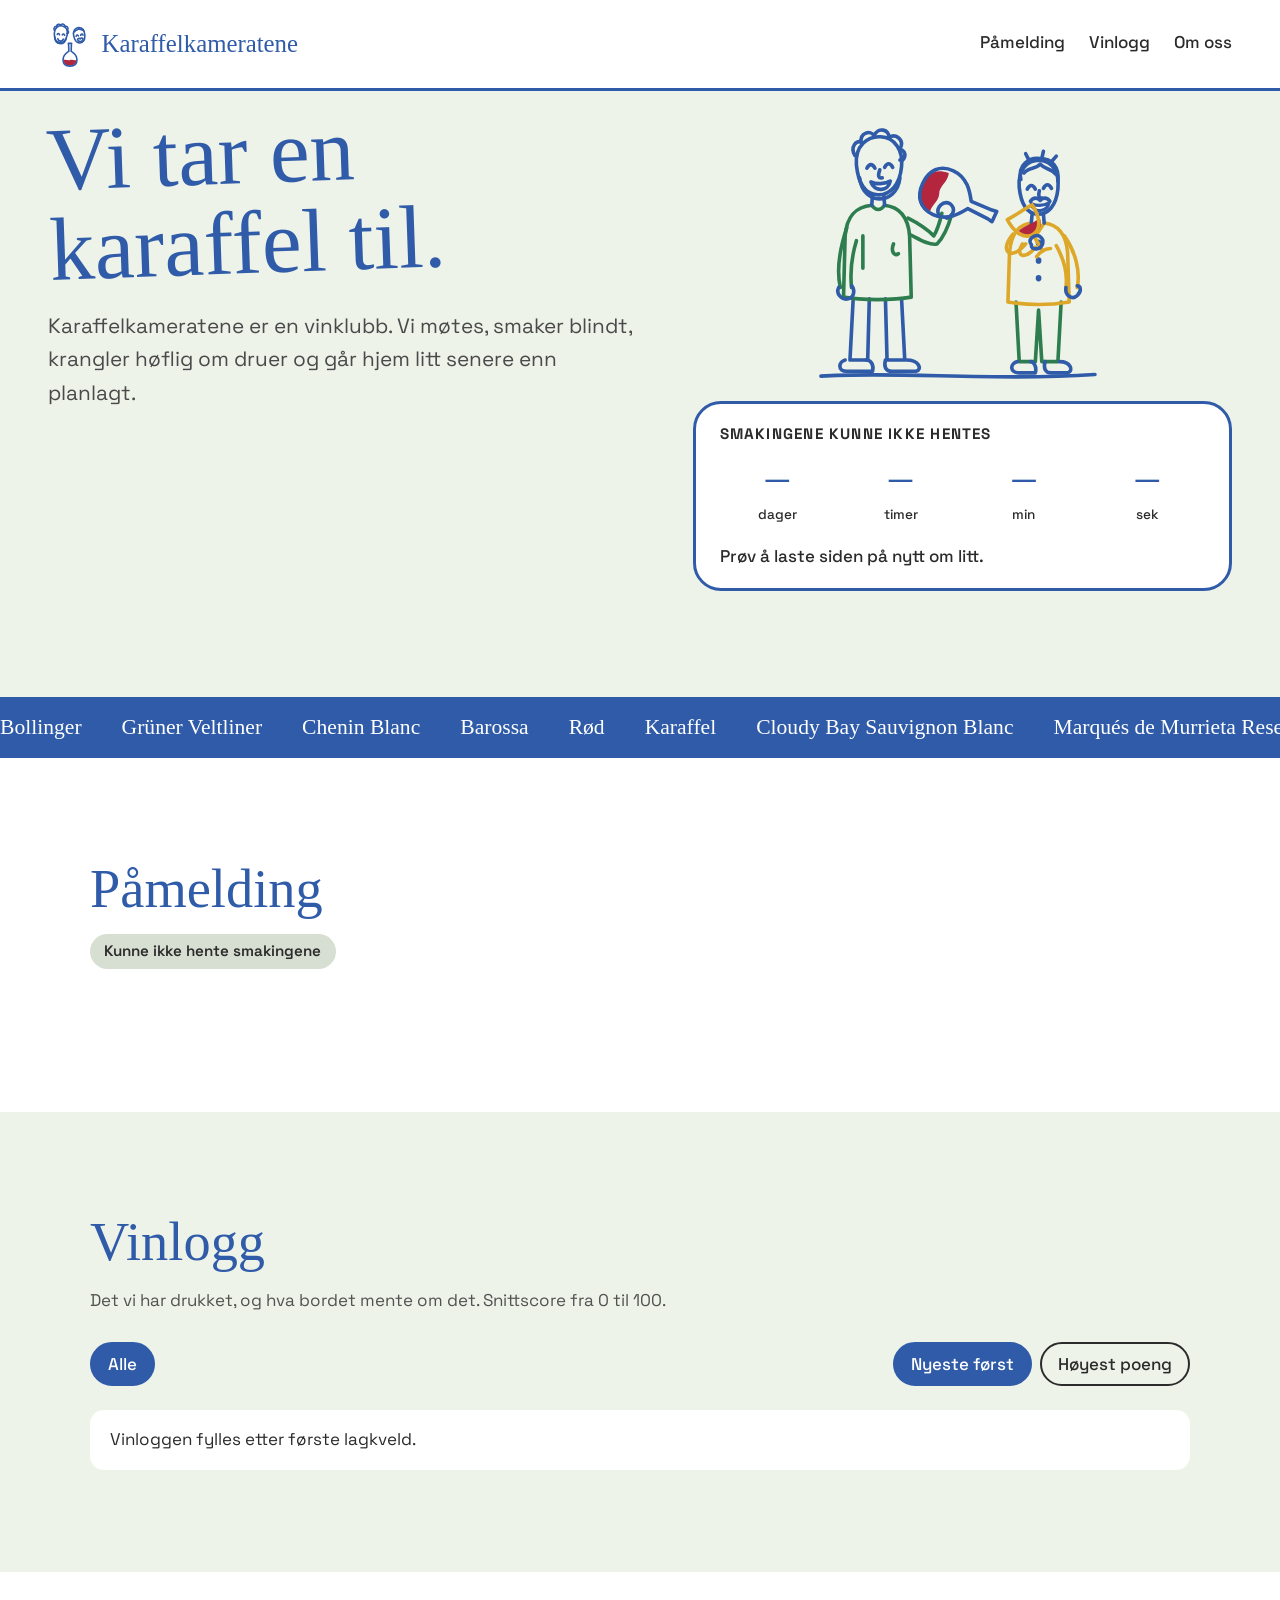
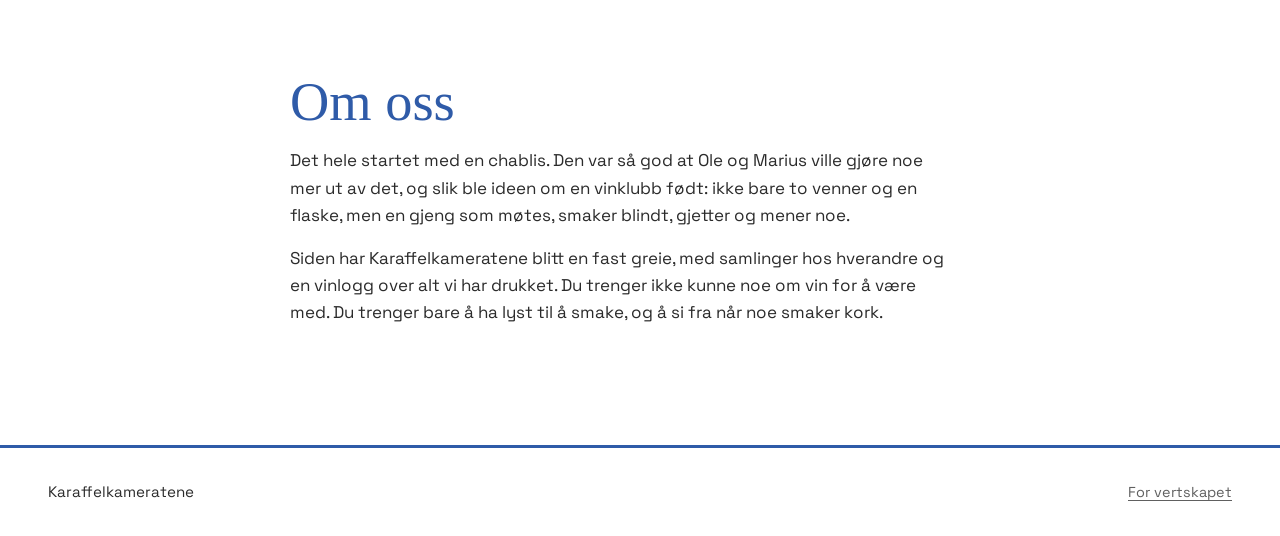
==== index.html @ 023a1a04 "Kåringen avslutter arrangementet: mobilene takker og viser resultatene, storskjermen blir stående Co" ====
<!doctype html>
<html lang="nb" data-tema="kamerater" data-fast-tema>
<head>
  <meta charset="utf-8">
  <meta name="viewport" content="width=device-width, initial-scale=1">
  <title>Karaffelkameratene</title>
  <meta name="description" content="Karaffelkameratene er en vinklubb. Se når neste smaking starter, meld deg på og sjekk hva vi har drukket.">
  <meta property="og:title" content="Karaffelkameratene">
  <meta property="og:description" content="Vinklubb med smakinger, påmelding og vinlogg.">
  <meta property="og:type" content="website">
  <meta property="og:url" content="https://karaffelkameratene.no/">
  <meta name="theme-color" content="#eef3ea">
  <link rel="icon" href="/favicon.svg" type="image/svg+xml">
  <link rel="icon" href="/favicon-32.png" type="image/png" sizes="32x32">
  <link rel="apple-touch-icon" href="/apple-touch-icon.png">
  <link rel="manifest" href="/site.webmanifest">
  <meta name="apple-mobile-web-app-title" content="Karaffel">
  <meta name="apple-mobile-web-app-capable" content="yes">
  <meta name="mobile-web-app-capable" content="yes">
  <meta name="apple-mobile-web-app-status-bar-style" content="default">
  <link rel="preconnect" href="https://fonts.googleapis.com">
  <link rel="preconnect" href="https://fonts.gstatic.com" crossorigin>
  <link href="https://fonts.googleapis.com/css2?family=Bricolage+Grotesque:opsz,wght@12..96,500;12..96,800&family=Figtree:wght@400;500;600&family=Permanent+Marker&family=Space+Grotesk:wght@400;500;700&display=swap" rel="stylesheet">
  <script>
    // Velg tema før siden tegnes, så den ikke blinker. ?tema=kamerater forhåndsviser uten å lagre.
    (function () {
      var t = null;
      try { t = new URLSearchParams(location.search).get("tema") || localStorage.getItem("karaffel-tema"); } catch (e) {}
      if (t === "kamerater") document.documentElement.setAttribute("data-tema", t);
    })();
  </script>
  <link rel="stylesheet" href="style.css?v=20261024p">
  <link rel="stylesheet" href="tema.css?v=20261024p">
</head>
<body>
  <a class="skip" href="#pamelding">Hopp til påmelding</a>

  <a class="stripe" href="#pamelding" id="stripe" hidden>
    <span id="stripe-tekst"></span>
  </a>

  <header class="topp">
    <a class="merke" href="#"><span class="merke-ikon" aria-hidden="true"><svg width="44" height="48" focusable="false" viewBox="105 150 190 205" aria-hidden="true">
<g fill="none" stroke-width="7" stroke-linecap="round" stroke-linejoin="round">
<g transform="rotate(8 160 210) translate(28 147)">
<path d="M108 78 C110 96 122 104 132 104 C144 104 156 96 158 78" stroke="#2F5BA8"></path>
<path d="M117 66 C120 60 124 60 127 66 M139 65 C142 59 146 59 149 65 M122 84 C128 96 140 96 146 83" stroke="#2F5BA8"></path>
<path d="M104 62 C102 38 118 26 134 27 C152 28 162 44 160 64 C158 86 146 100 130 99 C113 98 106 82 104 62 Z" stroke="#2F5BA8"></path>
<path d="M102 50 C96 40 104 30 110 34 C108 22 122 18 126 26 C130 14 146 18 144 28 C154 22 164 32 158 42 C168 46 164 58 158 56" stroke="#2F5BA8"></path>
</g>
<g transform="rotate(-8 240 215) translate(-90 125)">
<path d="M306 90 C304 68 316 56 331 56 C348 57 356 72 354 92 C352 112 342 124 328 123 C314 122 308 108 306 90 Z" stroke="#2F5BA8"></path>
<path d="M312 72 C318 64 326 68 332 61 C338 68 346 66 351 73 M320 107 C324 101 330 103 332 106 C334 103 340 101 344 107 M316 92 C319 86 323 86 326 92 M336 91 C339 85 343 85 346 91 M322 112 C328 120 336 120 342 111" stroke="#2F5BA8"></path>
</g>
<g transform="translate(200 302)">
<path d="M-7 -52 L7 -52 L6 -46 L5 -18 C14 -12 30 -2 30 18 C30 36 18 46 0 46 C-18 46 -30 36 -30 18 C-30 -2 -14 -12 -5 -18 L-6 -46 Z" fill="#FFFFFF" stroke="none"></path>
<path d="M-28 20 C-18 16 -8 24 0 20 C10 16 18 24 28 20 C26 38 16 44 0 44 C-16 44 -26 38 -28 20 Z" fill="#B3263E" stroke="none"></path>
<path d="M-7 -52 L7 -52 L6 -46 L5 -18 C14 -12 30 -2 30 18 C30 36 18 46 0 46 C-18 46 -30 36 -30 18 C-30 -2 -14 -12 -5 -18 L-6 -46 Z" stroke="#2F5BA8"></path>
</g>
</g>
</svg></span>Karaffelkameratene</a>
    <nav aria-label="Hovedmeny">
      <a href="#pamelding">Påmelding</a>
      <a href="#vinlogg">Vinlogg</a>
      <a href="#om">Om oss</a>
    </nav>
  </header>

  <main>
    <section class="hero">
      <div class="hero-tekst">
        <h1>Vi tar en karaffel til.</h1>
        <p class="ingress">Karaffelkameratene er en vinklubb. Vi møtes, smaker blindt, krangler høflig om druer og går hjem litt senere enn planlagt.</p>
      </div>

      <div class="dansegulv" id="dansegulv" hidden>
        <p class="dansegulv-tekst" id="dansegulv-tekst"></p>
        <div class="dansere" id="dansere" aria-hidden="true"></div>
      </div>

      <div class="hero-kamerater" aria-hidden="true">
        <svg viewBox="50 0 370 335" focusable="false">
<g fill="none" stroke-width="4.5" stroke-linecap="round" stroke-linejoin="round">
<path d="M60 324 C150 318 280 330 400 322" stroke="#2F5BA8"></path>
<path d="M100 228 L96 304 L118 304 L120 228" stroke="#2F5BA8"></path>
<path d="M140 228 L142 304 L164 304 L160 228" stroke="#2F5BA8"></path>
<path d="M90 304 C82 306 80 318 92 318 L124 318 C126 310 122 304 116 304" stroke="#2F5BA8"></path>
<path d="M140 304 C138 312 140 318 148 318 L178 318 C186 316 182 304 166 304" stroke="#2F5BA8"></path>
<path d="M123 112 C104 114 92 124 90 150 L88 226 C110 230 150 230 172 226 L170 150 C168 124 156 114 139 112 M123 112 C128 119 134 119 139 112" stroke="#2E7D4F"></path>
<path d="M112 150 L112 190 M150 160 C146 170 152 176 156 172" stroke="#2E7D4F"></path>
<path d="M124 99 L123 112 M138 99 L139 112" stroke="#2F5BA8"></path>
<path d="M104 62 C102 38 118 26 134 27 C152 28 162 44 160 64 C158 86 146 100 130 99 C113 98 106 82 104 62 Z" stroke="#2F5BA8"></path>
<path d="M102 50 C96 40 104 30 110 34 C108 22 122 18 126 26 C130 14 146 18 144 28 C154 22 164 32 158 42 C168 46 164 58 158 56" stroke="#2F5BA8"></path>
<path d="M117 66 C120 60 124 60 127 66 M139 65 C142 59 146 59 149 65 M133 68 C130 76 132 79 136 78" stroke="#2F5BA8"></path>
<path d="M122 83 C128 86 140 86 146 82 C144 95 126 96 122 83 Z" fill="#FFFFFF" stroke="#2F5BA8"></path>
<path d="M108 78 C110 96 122 104 132 104 C144 104 156 96 158 78" stroke="#2F5BA8"></path>
<path d="M92 140 C82 170 80 196 84 214 M104 156 C98 176 96 196 98 214" stroke="#2E7D4F"></path>
<path d="M82 214 C78 222 86 230 94 228 C102 226 102 216 98 212" stroke="#2F5BA8"></path>
<path d="M168 128 C184 136 194 144 200 150 C206 140 208 130 210 122 M170 148 C182 154 194 162 204 160 C212 152 218 138 222 124" stroke="#2E7D4F"></path>
<g transform="translate(228 104) rotate(115)">
<path d="M-28 20 C-18 16 -8 24 0 20 C10 16 18 24 28 20 C26 38 16 44 0 44 C-16 44 -26 38 -28 20 Z" fill="#B3263E" stroke="none" transform="translate(3 2)"></path>
<path d="M-7 -52 L7 -52 L6 -46 L5 -18 C14 -12 30 -2 30 18 C30 36 18 46 0 46 C-18 46 -30 36 -30 18 C-30 -2 -14 -12 -5 -18 L-6 -46 Z" stroke="#2F5BA8"></path>
</g>
<path d="M206 124 C202 114 212 106 220 110 C228 116 224 126 216 128" stroke="#2F5BA8"></path>
<path d="M281 136 C292 142 299 152 300 168" stroke="#B3263E"><animate class="drikk" attributeName="opacity" dur="3s" repeatCount="indefinite" keyTimes="0;0.12;0.35;0.62;0.8;1" values="1;0;0;0;1;1"></animate></path>
<path d="M302 232 L306 306 L326 306 L330 242 L334 306 L354 306 L358 232" stroke="#2E7D4F"></path>
<path d="M304 306 C294 308 294 320 306 320 L326 320 C328 312 324 306 320 306" stroke="#2F5BA8"></path>
<path d="M338 306 C336 314 338 320 346 320 L366 320 C374 318 370 306 356 306" stroke="#2F5BA8"></path>
<path d="M321 134 C304 136 296 148 294 170 L292 232 C316 236 344 236 368 232 L366 170 C364 148 354 136 337 134 M321 134 L329 146 L337 134" stroke="#DDA829"></path>
<path d="M330 158 L330 159 M330 180 L330 181 M330 202 L330 203" stroke="#2F5BA8" stroke-width="7"></path>
<path d="M322 123 L321 134 M336 123 L337 134" stroke="#2F5BA8"></path>
<path d="M306 90 C304 68 316 56 331 56 C348 57 356 72 354 92 C352 112 342 124 328 123 C314 122 308 108 306 90 Z" stroke="#2F5BA8"></path>
<path d="M308 80 C304 62 318 52 332 54 C346 54 356 64 354 82 M312 72 C318 64 326 68 332 61 C338 68 346 66 351 73 M318 56 L314 48 M334 54 L336 45 M346 58 L352 51" stroke="#2F5BA8"></path>
<path d="M316 92 C319 86 323 86 326 92 M336 91 C339 85 343 85 346 91 M331 94 C329 101 331 104 334 103" stroke="#2F5BA8"></path>
<path d="M321 110 C328 113 336 113 343 109 C341 121 323 122 321 110 Z" fill="#FFFFFF" stroke="#2F5BA8" stroke-width="4"></path>
<path d="M320 107 C324 101 330 103 332 106 C334 103 340 101 344 107" stroke="#2F5BA8"></path>
<path d="M362 150 C376 170 382 194 378 214 M352 162 C362 180 366 198 364 214" stroke="#DDA829"></path>
<path d="M364 214 C362 224 372 230 378 224 C384 218 382 212 378 212" stroke="#2F5BA8"></path>
<!-- Kameraten med glasset løfter, drikker, setter ned og får påfyll, i loop hvert 3. sekund. Styres av script.js. -->
<path d="M298 148 C288 168 284 190 292 208 M310 160 C302 178 300 194 306 204" stroke="#DDA829"><animate class="drikk" attributeName="d" dur="3s" repeatCount="indefinite" keyTimes="0;0.12;0.35;0.62;0.8;1" calcMode="spline" keySplines="0 0 1 1;.4 0 .2 1;0 0 1 1;.4 0 .2 1;0 0 1 1" values="M298 148 C288 168 284 190 292 208 M310 160 C302 178 300 194 306 204;M298 148 C288 168 284 190 292 208 M310 160 C302 178 300 194 306 204;M298 148 C280 170 296 182 314 160 M310 160 C300 176 314 180 326 164;M298 148 C280 170 296 182 314 160 M310 160 C300 176 314 180 326 164;M298 148 C288 168 284 190 292 208 M310 160 C302 178 300 194 306 204;M298 148 C288 168 284 190 292 208 M310 160 C302 178 300 194 306 204"></animate></path>
<g>
<animateTransform class="drikk" attributeName="transform" type="translate" dur="3s" repeatCount="indefinite" keyTimes="0;0.12;0.35;0.62;0.8;1" calcMode="spline" keySplines="0 0 1 1;.4 0 .2 1;0 0 1 1;.4 0 .2 1;0 0 1 1" values="0 0;0 0;24 -50;24 -50;0 0;0 0"></animateTransform>
<g>
<animateTransform class="drikk" attributeName="transform" type="rotate" dur="3s" repeatCount="indefinite" keyTimes="0;0.12;0.35;0.62;0.8;1" calcMode="spline" keySplines="0 0 1 1;.4 0 .2 1;0 0 1 1;.4 0 .2 1;0 0 1 1" values="0 300 200;0 300 200;-28 300 200;-42 300 200;0 300 200;0 300 200"></animateTransform>
<g transform="translate(300 198)"><g>
<animateTransform class="drikk" attributeName="transform" type="scale" dur="3s" repeatCount="indefinite" keyTimes="0;0.12;0.35;0.62;0.8;1" values="1 1;1 1;1 1;1 0.5;1 0.5;1 1"></animateTransform>
<path d="M285 182 C294 179 306 184 316 181 C314 192 308 196 300 196 C292 196 287 190 285 182 Z" fill="#B3263E" stroke="none" transform="translate(-298 -196)"></path>
</g></g>
<path d="M282 166 C281 186 289 198 300 198 C311 198 319 186 318 166 C306 165 294 167 282 166 Z M300 198 L300 222 M290 224 C296 221 304 221 310 224" stroke="#DDA829"></path>
<path d="M292 208 C290 200 302 198 306 204 C310 212 302 218 296 216 C290 214 290 210 292 208 Z" stroke="#2F5BA8"></path>
</g>
</g>
<path d="M326 160 L334 152 M274 158 L266 152 M322 176 L330 178" stroke="#DDA829"><animate class="drikk" attributeName="opacity" dur="3s" repeatCount="indefinite" keyTimes="0;0.12;0.35;0.62;0.8;1" values="1;0;0;0;1;1"></animate></path>
</g>
</svg>
      </div>

      <div class="nedtelling" id="nedtelling" aria-live="off">
        <p class="nt-tittel" id="nt-tittel">Neste smaking</p>
        <div class="nt-tall" id="nt-tall" role="timer" aria-label="Tid til neste smaking">
          <div><b id="nt-d">–</b><span>dager</span></div>
          <div><b id="nt-t">–</b><span>timer</span></div>
          <div><b id="nt-m">–</b><span>min</span></div>
          <div><b id="nt-s">–</b><span>sek</span></div>
        </div>
        <p class="nt-info" id="nt-info"></p>
      </div>
    </section>

    <div class="marquee" aria-hidden="true">
      <div class="marquee-spor" id="marquee"></div>
    </div>

    <section id="pamelding" class="seksjon mork">
      <div class="innpakning to-kol">
        <div>
          <h2>Påmelding</h2>
          <div class="pm-rad">
            <p id="pm-status-badge" class="badge" data-status="">Laster…</p>
            <a class="knapp" id="lagkveld-knapp" href="smaking/" hidden>Registrer lag og vin</a>
          </div>
          <dl class="detaljer" id="detaljer"></dl>

          <div class="plasser" id="plasser-blokk" hidden>
            <div class="plasser-linje">
              <span id="plasser-tekst"></span>
            </div>
            <ul class="pameldt-liste" id="pameldt-liste" hidden></ul>
          </div>
        </div>

        <div>
          <form id="skjema" novalidate>
            <div class="felt">
              <label for="navn">Navn</label>
              <input id="navn" name="navn" type="text" autocomplete="name" required>
              <p class="feil" id="feil-navn" role="alert"></p>
            </div>
            <div class="felt" id="vin-felt">
              <label for="vin">Hva tar du med? <span class="valgfri">Valgfritt</span></label>
              <input id="vin" name="vin" type="text" placeholder="For eksempel en nebbiolo">
            </div>
            <div class="felt" id="datoer-felt" hidden>
              <label for="datoer">Hvilke datoer passer for deg? <span class="valgfri">Valgfritt</span></label>
              <input id="datoer" name="datoer" type="text" maxlength="200" placeholder="For eksempel 5., 12. eller 13. desember">
            </div>
            <button class="knapp" type="submit" id="send-knapp">Meld meg på</button>
          </form>

          <div class="bekreftelse" id="bekreftelse" hidden tabindex="-1">
            <h3 id="bekreftelse-tittel"></h3>
            <p id="bekreftelse-tekst"></p>
            <p><button class="knapp" type="button" id="kalender-knapp">Legg i kalenderen</button></p>
            <p><button class="lenke-knapp" type="button" id="en-til">Meld på en til</button></p>
          </div>
        </div>
      </div>

      <div class="innpakning senere" id="senere-blokk" hidden>
        <h3>Senere smakinger</h3>
        <ul id="senere-liste"></ul>
      </div>
    </section>

    <section id="vinlogg" class="seksjon lys">
      <div class="innpakning">
        <h2>Vinlogg</h2>
        <p class="under">Det vi har drukket, og hva bordet mente om det. Snittscore fra 0 til 100.</p>

        <div class="verktoy">
          <div class="filter" role="group" aria-label="Filtrer på vintype" id="filter"></div>
          <div class="sorter" role="group" aria-label="Sorter">
            <button type="button" data-sorter="dato" aria-pressed="true">Nyeste først</button>
            <button type="button" data-sorter="poeng" aria-pressed="false">Høyest poeng</button>
          </div>
          <label class="person-valg" id="person-valg" hidden>Vis score fra
            <select id="person"><option value="">Alle (snitt)</option></select>
          </label>
        </div>

        <ul class="logg" id="logg" aria-live="polite"></ul>

        <div class="kveldslogg-blokk" id="kveldslogg-blokk" hidden>
          <h3>Kveldslogg</h3>
          <p class="under">Kveldene vi har hatt, hvem som vant og hva som var best.</p>
          <ul class="kveldslogg" id="kveldslogg"></ul>
        </div>
      </div>
    </section>

    <section id="om" class="seksjon mork">
      <div class="innpakning smal">
        <h2>Om oss</h2>
        <p>Det hele startet med en chablis. Den var så god at Ole og Marius ville gjøre noe mer ut av det, og slik ble ideen om en vinklubb født: ikke bare to venner og en flaske, men en gjeng som møtes, smaker blindt, gjetter og mener noe.</p>
        <p>Siden har Karaffelkameratene blitt en fast greie, med samlinger hos hverandre og en vinlogg over alt vi har drukket. Du trenger ikke kunne noe om vin for å være med. Du trenger bare å ha lyst til å smake, og å si fra når noe smaker kork.</p>
      </div>
    </section>
  </main>

  <footer class="bunn">
    <p>Karaffelkameratene</p>
    <a class="bunn-vert" href="vert/">For vertskapet</a>
  </footer>

  <script src="kveld/oppsett.js?v=20261024p"></script>
  <script src="script.js?v=20261024p"></script>
</body>
</html>
---- style.css ----
:root {
  --ink: #1b1030;
  --ink-lys: #2c1d4a;
  --lilla: #ece6f6;
  --lilla-mork: #d7cceb;
  --vin: #e0245e;
  --sitron: #efe76a;
  --hvit: #ffffff;
  --radius: 14px;
  --tittel: "Bricolage Grotesque", system-ui, sans-serif;
  --brod: "Figtree", system-ui, sans-serif;
}

* { box-sizing: border-box; }
html { scroll-behavior: smooth; scroll-padding-top: 4rem; }

body {
  margin: 0;
  background: var(--ink);
  color: var(--hvit);
  font-family: var(--brod);
  font-size: 1.0625rem;
  line-height: 1.6;
}

h1, h2, h3 { font-family: var(--tittel); line-height: 1.05; margin: 0 0 1rem; }
h1 { font-size: clamp(3rem, 9vw, 6.5rem); font-weight: 800; letter-spacing: -0.03em; }
h2 { font-size: clamp(2rem, 5vw, 3.4rem); font-weight: 800; letter-spacing: -0.02em; }
h3 { font-size: 1.35rem; font-weight: 800; }
p { margin: 0 0 1rem; max-width: 60ch; }
a { color: inherit; }
:focus-visible { outline: 3px solid var(--sitron); outline-offset: 3px; }

.skip { position: absolute; left: -999px; top: 0; background: var(--sitron); color: var(--ink); padding: .6rem 1rem; z-index: 30; }
.skip:focus { left: 1rem; top: 1rem; }

/* Stripe øverst */
.stripe {
  display: block; position: sticky; top: 0; z-index: 20;
  background: var(--sitron); color: var(--ink);
  text-align: center; font-weight: 600; font-size: .95rem;
  padding: .45rem 1rem; text-decoration: none;
}
.stripe[hidden] { display: none; }
.stripe:hover { background: #f6f08f; }

/* Topp */
.topp {
  display: flex; flex-wrap: wrap; gap: .5rem 2rem; justify-content: space-between; align-items: center;
  padding: 1.25rem clamp(1rem, 5vw, 3rem);
}
.merke { font-family: var(--tittel); font-weight: 800; font-size: 1.3rem; text-decoration: none; }
/* Vises bare i kamerat-temaet (tema.css). */
.merke-ikon, .hero-kamerater { display: none; }
.topp nav { display: flex; flex-wrap: wrap; gap: .25rem 1.5rem; }
.topp nav a { text-decoration: none; font-weight: 500; border-bottom: 2px solid transparent; padding: .2rem 0; }
.topp nav a:hover { border-color: var(--vin); }
.topp nav { align-items: center; }
.topp nav .vert-knapp {
  border: 2px solid var(--sitron); border-radius: 999px; padding: .2rem .9rem; color: var(--sitron);
}
.topp nav .vert-knapp:hover { background: var(--sitron); color: var(--ink); border-color: var(--sitron); }

/* Knapper */
.knapp {
  display: inline-block; font: inherit; font-weight: 600; cursor: pointer;
  background: var(--vin); color: var(--hvit);
  padding: .9rem 1.6rem; border-radius: 999px; border: 0; text-decoration: none;
  transition: transform .15s ease, background .15s ease;
}
.knapp:hover { background: #f03872; transform: translateY(-2px); }
.knapp:disabled { opacity: .5; cursor: not-allowed; transform: none; }

/* Hero */
.hero {
  display: grid; grid-template-columns: 1.2fr 1fr; gap: clamp(1.5rem, 4vw, 4rem); align-items: center;
  max-width: 1280px; margin: 0 auto;
  padding: clamp(1.5rem, 5vw, 4rem) clamp(1rem, 5vw, 3rem) clamp(3rem, 7vw, 6rem);
}
.ingress { font-size: 1.3rem; color: var(--lilla-mork); margin-bottom: 1.75rem; }

.nedtelling {
  background: var(--sitron); color: var(--ink);
  border-radius: 28px; padding: clamp(1.25rem, 3vw, 2rem);
}
.nt-tittel { font-family: var(--tittel); font-weight: 800; font-size: 1.15rem; margin-bottom: .75rem; }
.nt-tall { display: grid; grid-template-columns: repeat(4, 1fr); gap: .5rem; }
.nt-tall[hidden] { display: none; }
.nt-tall div { text-align: center; }
.nt-tall b {
  display: block; font-family: var(--tittel); font-weight: 800;
  font-size: clamp(2.4rem, 7vw, 4.4rem); line-height: 1; font-variant-numeric: tabular-nums;
}
.nt-tall span { font-size: .85rem; font-weight: 500; }
.nt-info { margin: 1rem 0 0; font-weight: 500; }

/* Marquee */
.marquee { overflow: hidden; background: var(--vin); color: var(--hvit); padding: .85rem 0; }
.marquee-spor {
  display: flex; width: max-content; gap: 2.5rem;
  font-family: var(--tittel); font-weight: 800; font-size: 1.35rem; white-space: nowrap;
  animation: rull 45s linear infinite;
}
.marquee:hover .marquee-spor { animation-play-state: paused; }
@keyframes rull { to { transform: translateX(-50%); } }

/* Seksjoner */
.seksjon { padding: clamp(3.5rem, 8vw, 6.5rem) clamp(1rem, 5vw, 3rem); }
.seksjon.lys { background: var(--lilla); color: var(--ink); }
.seksjon.mork { background: var(--ink); color: var(--hvit); }
.innpakning { max-width: 1100px; margin: 0 auto; }
.innpakning.smal { max-width: 700px; }
.under { opacity: .8; margin-bottom: 1.75rem; }

/* Steg */
.steg { list-style: none; counter-reset: s; margin: 2rem 0 0; padding: 0; display: grid; grid-template-columns: repeat(3, 1fr); gap: 1.25rem; }
.steg li { counter-increment: s; background: var(--hvit); border-radius: var(--radius); padding: 1.5rem; }
.steg li::before {
  content: counter(s);
  display: grid; place-items: center; width: 2.6rem; height: 2.6rem; border-radius: 50%;
  background: var(--ink); color: var(--sitron); font-family: var(--tittel); font-weight: 800; margin-bottom: 1rem;
}
.steg p { margin: 0; }

/* Påmelding */
.to-kol { display: grid; grid-template-columns: 1fr 1fr; gap: clamp(1.5rem, 5vw, 4rem); }
.badge {
  display: inline-block; padding: .35rem .9rem; border-radius: 999px; font-weight: 600; font-size: .95rem;
  background: var(--ink-lys); color: var(--hvit);
}
.badge[data-status="apen"] { background: #3ddc97; color: var(--ink); }
.badge[data-status="stengt"] { background: var(--lilla-mork); color: var(--ink); }

.detaljer { margin: 1.25rem 0; display: grid; grid-template-columns: auto 1fr; gap: .5rem 1.25rem; }
.detaljer dt { font-weight: 600; color: var(--sitron); }
.detaljer dd { margin: 0; }

.plasser-linje { font-weight: 600; margin-bottom: .5rem; }

form, .bekreftelse { background: var(--ink-lys); border-radius: var(--radius); padding: clamp(1.25rem, 3vw, 2rem); }
.felt { margin-bottom: 1.1rem; }
.felt label { display: block; font-weight: 600; margin-bottom: .3rem; }
.valgfri { font-weight: 400; opacity: .7; margin-left: .3rem; }
input[type="text"], input[type="email"] {
  width: 100%; font: inherit; color: var(--ink); background: var(--hvit);
  border: 2px solid transparent; border-radius: 10px; padding: .75rem .9rem;
}
input[aria-invalid="true"] { border-color: var(--vin); }
.avkryss { display: grid; grid-template-columns: auto 1fr; gap: .25rem .75rem; align-items: start; }
.avkryss input { width: 1.3rem; height: 1.3rem; margin-top: .25rem; accent-color: var(--vin); }
.avkryss label { font-weight: 400; margin: 0; }
.avkryss .feil { grid-column: 2; }
.feil { color: #ffb3c8; font-size: .92rem; margin: .3rem 0 0; min-height: 0; }
.feil:empty { display: none; }
.bekreftelse[hidden], form[hidden] { display: none; }
.bekreftelse h3 { color: var(--sitron); }
.lenke-knapp { font: inherit; color: var(--lilla-mork); background: none; border: 0; padding: 0; text-decoration: underline; cursor: pointer; }

.senere { margin-top: 3rem; }
.senere ul { list-style: none; margin: 0; padding: 0; display: grid; gap: .75rem; }
.senere li { background: var(--ink-lys); border-radius: var(--radius); padding: 1rem 1.25rem; }
.senere strong { font-family: var(--tittel); font-weight: 800; }

/* Vinlogg */
.verktoy { display: flex; flex-wrap: wrap; justify-content: space-between; gap: 1rem; margin-bottom: 1.5rem; }
.filter, .sorter { display: flex; flex-wrap: wrap; gap: .5rem; }
.filter button, .sorter button {
  font: inherit; font-weight: 500; cursor: pointer; color: var(--ink); background: transparent;
  border: 2px solid var(--ink); border-radius: 999px; padding: .4rem 1rem;
}
.filter button:hover, .sorter button:hover { background: var(--lilla-mork); }
.filter button[aria-pressed="true"], .sorter button[aria-pressed="true"] { background: var(--ink); color: var(--sitron); }

.logg { list-style: none; margin: 0; padding: 0; display: grid; gap: .75rem; }
.logg li {
  display: grid; grid-template-columns: 1fr auto; gap: .25rem 1.5rem; align-items: center;
  background: var(--hvit); border-radius: var(--radius); padding: 1rem 1.25rem;
}
.logg .navn { font-family: var(--tittel); font-weight: 800; font-size: 1.15rem; }
.logg .meta { grid-column: 1; opacity: .75; font-size: .95rem; }
.logg .poeng {
  grid-row: 1 / span 2; grid-column: 2;
  font-family: var(--tittel); font-weight: 800; font-size: 1.8rem; color: var(--vin); font-variant-numeric: tabular-nums;
}
.tom { background: var(--hvit); border-radius: var(--radius); padding: 1rem 1.25rem; }

/* Bunn */
.bunn { display: flex; flex-wrap: wrap; justify-content: space-between; gap: .5rem 2rem; padding: 2rem clamp(1rem, 5vw, 3rem); background: #120a20; font-size: .95rem; }
.bunn p { margin: 0; }

/* Mobil */
@media (max-width: 820px) {
  .hero, .to-kol { grid-template-columns: 1fr; }
  .steg { grid-template-columns: 1fr; }
}

@media (prefers-reduced-motion: reduce) {
  html { scroll-behavior: auto; }
  .marquee-spor { animation: none; }
  .knapp { transition: none; }
}

/* «For vertskapet» nederst til høyre i bunnen. */
.bunn { align-items: center; }
.bunn-vert { margin-left: auto; font-size: .9rem; opacity: .75; text-decoration: underline; text-underline-offset: 3px; }
.bunn-vert:hover { opacity: 1; }

/* Hovedmenyen på én linje på mobil. */
@media (max-width: 480px) {
  .topp nav { gap: .25rem 1rem; }
  .topp nav a { font-size: .95rem; }
}

/* «Registrer lag og vin» ved siden av påmeldingsstatusen på PC, under på mobil. */
.pm-rad { display: flex; flex-wrap: wrap; align-items: center; gap: .75rem 1rem; }
.pm-rad .badge { margin: 0; }
.pm-rad .knapp[hidden] { display: none; }
@media (max-width: 820px) { .pm-rad { flex-direction: column; align-items: flex-start; } }

/* Vinloggen: samlingen som overskrift over vinene. */
.logg li.samling-hode { display: block; background: transparent; padding: 1.25rem 0 0; }
.logg li.samling-hode:first-child { padding-top: 0; }
.logg li.samling-hode .navn { display: block; font-size: 1.4rem; }
.logg li.samling-hode .meta { display: block; }

/* Dansegulvet: én kamerat per påmeldt, som danser og drikker av karaffelen. */
.dansegulv { margin-top: 1.5rem; }
.dansegulv[hidden] { display: none; }
.dansegulv-tekst { margin: 0 0 .5rem; font-weight: 600; }
.dansere { display: flex; flex-wrap: wrap; gap: .25rem .4rem; }
.danser { display: block; width: clamp(40px, 4.2vw, 56px); }
.danser svg { display: block; width: 100%; height: auto; overflow: visible; }
:is(.danser, .hopper) :is(.kropp, .bein, .arm-fri, .arm-karaffel) { transform-box: view-box; }
:is(.danser, .hopper) .kropp { transform-origin: 30px 102px; animation: dans-hopp var(--takt) ease-in-out var(--forsinkelse) infinite alternate; }
:is(.danser, .hopper) .bein-v { transform-origin: 30px 70px; animation: dans-bein var(--takt) ease-in-out var(--forsinkelse) infinite alternate; }
:is(.danser, .hopper) .bein-h { transform-origin: 30px 70px; animation: dans-bein var(--takt) ease-in-out var(--forsinkelse) infinite alternate-reverse; }
:is(.danser, .hopper) .arm-fri { transform-origin: 30px 40px; animation: dans-vink calc(var(--takt) * 2) ease-in-out var(--forsinkelse) infinite alternate; }
:is(.danser, .hopper) .arm-karaffel { transform-origin: 30px 40px; animation: dans-slurk var(--slurk) ease-in-out var(--forsinkelse) infinite; }
@keyframes dans-hopp { from { transform: translateY(0) rotate(-6deg); } to { transform: translateY(-8px) rotate(6deg); } }
@keyframes dans-bein { from { transform: rotate(-10deg); } to { transform: rotate(14deg); } }
@keyframes dans-vink { from { transform: rotate(-20deg); } to { transform: rotate(35deg); } }
/* Karaffelen løftes til munnen, holdes et øyeblikk og senkes igjen. */
@keyframes dans-slurk {
  0%, 55% { transform: rotate(0deg); }
  70%, 85% { transform: rotate(-100deg); }
  100% { transform: rotate(0deg); }
}
.dansegulv:is(.pause, .pause-skjult) .danser * { animation-play-state: paused; }
@media (prefers-reduced-motion: reduce) { :is(.danser, .hopper) * { animation: none !important; } }

/* Påskeegg: kveldens rangering, kameratene hopper rundt på hele skjermen. */
.dansegulv.har-hemmelighet .dansegulv-tekst { cursor: pointer; }
.hoppeland { position: fixed; inset: 0; z-index: 60; overflow: hidden; background: rgba(238, 243, 234, .9); cursor: pointer; }
.hopper-navn {
  display: inline-block; margin-top: .1rem; white-space: nowrap; font-weight: 700; font-size: .85rem; color: #2b2b2b;
  background: #fff; border: 2px solid #2f5ba8; border-radius: 999px; padding: .1rem .55rem;
}
.hopper.hopper-vinner .hopper-navn { background: #fff4c2; border-color: #dda829; }
.hoppe-tavle {
  position: absolute; z-index: 1; top: 1rem; left: 50%; transform: translateX(-50%); width: min(520px, 92vw);
  background: #fff; color: #2b2b2b; border: 3px solid #2f5ba8; border-radius: 18px; padding: 1rem 1.25rem; cursor: default;
}
.hoppe-tittel { margin: 0; font-family: "Permanent Marker", cursive; font-size: 1.6rem; color: #2f5ba8; }
.hoppe-under { margin: 0 0 .4rem; font-size: .9rem; opacity: .75; }
.hoppe-tavle ol { margin: 0 0 .75rem; padding-left: 1.4rem; font-size: .95rem; line-height: 1.45; }
.hoppe-tavle ol li:first-child { font-weight: 700; }
.hoppe-lukk { padding: .5rem 1.2rem; }

.hopper { position: absolute; left: 0; top: 0; width: 80px; text-align: center; will-change: transform; pointer-events: none; }
.hopper-figur { position: relative; width: 66px; margin: 0 auto; }
.hopper-figur svg { display: block; width: 100%; height: auto; overflow: visible; }
.krone { position: absolute; top: -18px; left: 0; width: 92%; text-align: center; font-size: 26px; line-height: 1; transform: rotate(-8deg); }
.hopper-vinner .hopper-navn { margin-bottom: 14px; }

/* Etter kåringen: kveldens kamerater hopper rundt øverst på forsiden. */
.hero { position: relative; }
.hoppefelt { position: absolute; inset: 0; z-index: 3; overflow: hidden; pointer-events: none; }
.hoppefelt .hopper { pointer-events: auto; cursor: pointer; }

/* Nye påmeldte dukker opp på dansegulvet, én etter én. */
.danser.ny { animation: dukk-opp .7s cubic-bezier(.2, .9, .3, 1.4) var(--inn, 0s) both; }
@keyframes dukk-opp { from { opacity: 0; transform: translateY(24px) scale(.2); } to { opacity: 1; transform: none; } }
@media (prefers-reduced-motion: reduce) { .danser.ny { animation: none; } }
.logg li.samling-hode .kveld-vinnere { display: block; margin-top: .3rem; font-weight: 700; }

/* Kveldslogg under vinloggen */
.kveldslogg-blokk { margin-top: 3rem; }
.kveldslogg { list-style: none; margin: 0; padding: 0; display: grid; gap: .75rem; }
.kveldslogg > li { display: grid; gap: .2rem; background: #fff; border-radius: var(--radius); padding: 1rem 1.25rem; }
.kveldslogg .navn { font-family: var(--tittel); font-size: 1.3rem; }
.kveldslogg .meta { opacity: .75; font-size: .95rem; }
.kveldslogg .kveld-vinnere { font-weight: 700; margin-top: .3rem; }
.kveld-topp { margin: .4rem 0 0; padding-left: 1.3rem; font-size: .95rem; }

/* Påmeldte og hva de tar med */
.pameldt-liste { list-style: none; margin: .5rem 0 0; padding: 0; display: flex; flex-wrap: wrap; gap: .3rem; }
.pameldt-liste[hidden] { display: none; }
.pameldt-liste li { display: flex; align-items: center; gap: .35rem; background: var(--k-kort, #fff); border: 2px solid var(--k-linje, #d6dfd1); border-radius: 999px; padding: .1rem .65rem .1rem .3rem; font-size: .85rem; line-height: 1.3; }
.pameldt-figur { flex: none; width: 24px; height: 26px; overflow: hidden; }   /* bare hode og overkropp, så listen tåler mange */
.pameldt-figur svg { display: block; width: 100%; height: auto; overflow: visible; }

/* Vinloggen: vis score fra én person */
.person-valg { display: flex; align-items: center; gap: .5rem; font-weight: 600; }
.person-valg[hidden] { display: none; }
.person-valg select { font: inherit; padding: .35rem .6rem; border: 2px solid var(--ink); border-radius: 999px; background: transparent; color: inherit; }
---- tema.css ----
/* =====================================================================
   Tema «Kamerater»: lyst og håndtegnet, med de to strekfigurene.
   Slås på med data-tema="kamerater" på <html>. Vertskapet velger tema
   på /kveld/vert/. Standardtemaet («Kveld») ligger i style.css.
   ===================================================================== */

html[data-tema="kamerater"] {
  --k-bakgrunn: #eef3ea;
  --k-kort: #ffffff;
  --k-tekst: #2b2b2b;
  --k-dempet: #4a4a4a;
  --k-linje: #d6dfd1;
  --k-blaa: #2f5ba8;
  --k-blaa-mork: #1f3f78;
  --k-gronn: #2e7d4f;
  --k-gul: #dda829;
  --k-rod: #b3263e;

  --tittel: "Permanent Marker", cursive;
  --brod: "Space Grotesk", system-ui, sans-serif;
  --vin: var(--k-rod);
  --sitron: var(--k-gul);
}

html[data-tema="kamerater"] body { background: var(--k-bakgrunn); color: var(--k-tekst); }

/* Titler: Permanent Marker har bare én vekt, og trenger ikke tett sperring. */
html[data-tema="kamerater"] :is(h1, h2, h3) { font-weight: 400; letter-spacing: 0; }
html[data-tema="kamerater"] :is(h1, h2) { color: var(--k-blaa); }
html[data-tema="kamerater"] h1 { font-size: clamp(2.8rem, 8vw, 5.6rem); line-height: 1; transform: rotate(-2deg); transform-origin: left center; }
html[data-tema="kamerater"] :focus-visible { outline-color: var(--k-blaa); }

/* Stripe og hopp-lenke */
html[data-tema="kamerater"] :is(.stripe, .skip) { background: var(--k-gul); color: var(--k-tekst); }
html[data-tema="kamerater"] .stripe:hover { background: #e7b94a; }

/* Topp */
html[data-tema="kamerater"] .topp { background: var(--k-kort); border-bottom: 3px solid var(--k-blaa); }
html[data-tema="kamerater"] .merke {
  display: inline-flex; align-items: center; gap: .6rem;
  font-weight: 400; font-size: 1.55rem; color: var(--k-blaa);
}
html[data-tema="kamerater"] .merke-ikon { display: inline-flex; }
html[data-tema="kamerater"] .topp nav a { color: var(--k-tekst); }
html[data-tema="kamerater"] .topp nav a:hover { border-color: var(--k-blaa); }
html[data-tema="kamerater"] .topp nav .vert-knapp { border-color: var(--k-blaa); color: var(--k-blaa); }
html[data-tema="kamerater"] .topp nav .vert-knapp:hover { background: var(--k-blaa); color: #fff; border-color: var(--k-blaa); }

/* Knapper */
html[data-tema="kamerater"] .knapp:hover { background: #962033; }

/* Hero: tekst til venstre, kameratene over nedtellingen til høyre */
html[data-tema="kamerater"] .hero {
  grid-template-columns: 1.1fr 1fr;
  grid-template-areas: "tekst bilde" "tekst nedtelling" "dans dans";
  padding-top: 1.5rem;
  align-items: start;
  row-gap: 1rem;
}
html[data-tema="kamerater"] .hero-tekst { grid-area: tekst; }
html[data-tema="kamerater"] .dansegulv { grid-area: dans; margin-top: 0; }
html[data-tema="kamerater"] .hero-kamerater { display: block; grid-area: bilde; justify-self: center; align-self: end; width: 100%; max-width: 360px; }
html[data-tema="kamerater"] .hero-kamerater svg { display: block; width: 100%; height: auto; max-height: 30vh; margin: 0 auto; }
html[data-tema="kamerater"] .nedtelling { grid-area: nedtelling; padding: 1.1rem 1.5rem; }
html[data-tema="kamerater"] .nt-tall b { font-size: clamp(2rem, 3.6vw, 3rem); }
html[data-tema="kamerater"] .nt-tittel { margin-bottom: .5rem; }
html[data-tema="kamerater"] .ingress { color: var(--k-dempet); }

html[data-tema="kamerater"] .nedtelling { background: var(--k-kort); color: var(--k-tekst); border: 3px solid var(--k-blaa); }
html[data-tema="kamerater"] .nt-tittel { font-family: var(--brod); font-weight: 700; text-transform: uppercase; letter-spacing: .08em; font-size: .95rem; }
html[data-tema="kamerater"] .nt-tall b { color: var(--k-blaa); font-weight: 400; }

/* Rullende bånd */
html[data-tema="kamerater"] .marquee { background: var(--k-blaa); color: #fff; }
html[data-tema="kamerater"] .marquee-spor { font-weight: 400; }

/* Seksjoner: lyse flater på grønnhvit bunn */
html[data-tema="kamerater"] .seksjon.lys { background: var(--k-bakgrunn); color: var(--k-tekst); }
html[data-tema="kamerater"] .seksjon.mork { background: var(--k-kort); color: var(--k-tekst); }

html[data-tema="kamerater"] .steg li { background: var(--k-kort); border-top: 6px solid var(--k-blaa); }
html[data-tema="kamerater"] .steg li:nth-child(2) { border-top-color: var(--k-gul); }
html[data-tema="kamerater"] .steg li:nth-child(3) { border-top-color: var(--k-gronn); }
html[data-tema="kamerater"] .steg li::before { background: var(--k-blaa); color: #fff; font-weight: 400; }

/* Påmelding */
html[data-tema="kamerater"] .badge { background: var(--k-linje); color: var(--k-tekst); }
html[data-tema="kamerater"] .badge[data-status="apen"] { background: var(--k-gronn); color: #fff; }
html[data-tema="kamerater"] .badge[data-status="stengt"] { background: var(--k-linje); color: var(--k-tekst); }
html[data-tema="kamerater"] .detaljer dt { color: var(--k-gronn); }
html[data-tema="kamerater"] :is(form, .bekreftelse) { background: var(--k-bakgrunn); }
html[data-tema="kamerater"] :is(input[type="text"], input[type="email"]) { border-color: var(--k-linje); }
html[data-tema="kamerater"] input[aria-invalid="true"] { border-color: var(--k-rod); }
html[data-tema="kamerater"] .feil { color: var(--k-rod); }
html[data-tema="kamerater"] .bekreftelse h3 { color: var(--k-gronn); }
html[data-tema="kamerater"] .lenke-knapp { color: var(--k-blaa); }
html[data-tema="kamerater"] .senere li { background: var(--k-bakgrunn); }

/* Vinlogg */
html[data-tema="kamerater"] :is(.filter, .sorter) button { color: var(--k-tekst); border-color: var(--k-tekst); }
html[data-tema="kamerater"] :is(.filter, .sorter) button:hover { background: var(--k-linje); }
html[data-tema="kamerater"] :is(.filter, .sorter) button[aria-pressed="true"] { background: var(--k-blaa); border-color: var(--k-blaa); color: #fff; }
html[data-tema="kamerater"] :is(.logg li, .tom) { background: var(--k-kort); }
html[data-tema="kamerater"] .logg .navn { font-family: var(--brod); font-weight: 700; }
html[data-tema="kamerater"] .logg .poeng { color: var(--k-blaa); font-weight: 400; }

/* Bunn */
html[data-tema="kamerater"] .bunn { background: var(--k-kort); color: var(--k-tekst); border-top: 3px solid var(--k-blaa); }

@media (max-width: 820px) {
  html[data-tema="kamerater"] .hero { grid-template-columns: 1fr; grid-template-areas: "tekst" "bilde" "nedtelling" "dans"; }
  html[data-tema="kamerater"] .hero-kamerater { max-width: 340px; }
}

/* =====================================================================
   Kveldsmodus og vertssiden (body.kveld)
   kveld.css bygger på mørke variabler. Her byttes de til lyse flater,
   og det som ellers ville fått lys tekst på lys bunn, rettes enkeltvis.
   ===================================================================== */

html[data-tema="kamerater"] body.kveld {
  --ink: var(--k-bakgrunn);
  --ink-lys: var(--k-kort);
  --hvit: var(--k-tekst);
  --lilla: var(--k-bakgrunn);
  --lilla-mork: var(--k-dempet);
}

/* Røde knapper skal ha hvit tekst selv om --hvit er byttet til mørk tekstfarge her. */
html[data-tema="kamerater"] body.kveld .knapp:not(.lys-knapp) { color: #fff; }

/* Merker og faner */
html[data-tema="kamerater"] .kveld-merke { background: var(--k-gul); color: var(--k-tekst); }
html[data-tema="kamerater"] .faner { background: var(--k-bakgrunn); }
html[data-tema="kamerater"] .fane { border-color: var(--k-linje); }
html[data-tema="kamerater"] .fane[aria-current="true"] { background: var(--k-blaa); border-color: var(--k-blaa); color: #fff; }
html[data-tema="kamerater"] .fane-avslort { border-color: var(--k-rod); }
html[data-tema="kamerater"] :is(.fane-bokstav, .vin-bokstav, .rang-bokstav, .kort-tittel, .kort legend, .poeng-topp label, .kort.felt label) { font-weight: 400; }
html[data-tema="kamerater"] .vin-bokstav { color: #fff; }
html[data-tema="kamerater"] .rang-bokstav { background: var(--k-blaa); color: #fff; }

/* Kort og skjema */
html[data-tema="kamerater"] .kort { border: 2px solid var(--k-linje); }
html[data-tema="kamerater"] .gruppe { color: var(--k-gronn); }
html[data-tema="kamerater"] .brikke { border-color: var(--k-linje); color: var(--k-tekst); }
html[data-tema="kamerater"] .brikke[aria-pressed="true"] { background: var(--k-blaa); border-color: var(--k-blaa); color: #fff; }
html[data-tema="kamerater"] input[type="range"] { accent-color: var(--k-blaa); }
html[data-tema="kamerater"] .kveld :is(input[type="text"], input[type="password"], input[type="date"], input[type="time"], input[type="number"], textarea) {
  color: var(--k-tekst); background: #fff; border: 2px solid var(--k-linje);
}
html[data-tema="kamerater"] .kveld :is(input, textarea):focus { border-color: var(--k-blaa); }
html[data-tema="kamerater"] .poeng-kort { background: var(--k-gul); color: var(--k-tekst); border-color: var(--k-gul); }
html[data-tema="kamerater"] .poeng-kort input[type="range"] { accent-color: var(--k-rod); }
html[data-tema="kamerater"] .lys-knapp { background: #fff; color: var(--k-blaa); box-shadow: inset 0 0 0 2px var(--k-blaa); }
html[data-tema="kamerater"] .lys-knapp:hover { background: var(--k-bakgrunn); }
html[data-tema="kamerater"] .lenkeknapp { color: var(--k-blaa); }

/* Meldinger og resultater */
html[data-tema="kamerater"] .melding { background: var(--k-rod); color: #fff; }
html[data-tema="kamerater"] .varsel { background: var(--k-gul); color: var(--k-tekst); }
html[data-tema="kamerater"] .feil { color: var(--k-rod); }
html[data-tema="kamerater"] .resultat { border-color: var(--k-blaa); }
html[data-tema="kamerater"] .gjett-svar.ok { color: var(--k-gronn); }
html[data-tema="kamerater"] .gjett-svar.naer { color: #8a5d00; }
html[data-tema="kamerater"] .gjett-svar.bom { color: var(--k-rod); }
html[data-tema="kamerater"] .vinner { background: var(--k-gul); color: var(--k-tekst); font-weight: 400; }

/* Lister */
html[data-tema="kamerater"] .rang-knapp { background: #fff; color: var(--k-tekst); border: 2px solid var(--k-linje); }
html[data-tema="kamerater"] .rang-poeng { color: var(--k-rod); font-weight: 400; }
html[data-tema="kamerater"] .toppliste li { background: var(--k-bakgrunn); color: var(--k-tekst); }
html[data-tema="kamerater"] .toppliste li.meg { outline-color: var(--k-blaa); }

/* Vertssiden */
html[data-tema="kamerater"] .live li { background: var(--k-bakgrunn); }
html[data-tema="kamerater"] .live li.avslort { outline-color: var(--k-blaa); }
html[data-tema="kamerater"] .live .mangler { color: var(--k-rod); }
html[data-tema="kamerater"] .samling-rad { border-bottom-color: var(--k-linje); }
html[data-tema="kamerater"] .samling-rad.aktiv { outline-color: var(--k-blaa); }
html[data-tema="kamerater"] .status-merke { background: var(--k-linje); color: var(--k-tekst); }
html[data-tema="kamerater"] .status-merke.klar { background: var(--k-gronn); color: #fff; }
html[data-tema="kamerater"] .status-merke.pa { background: var(--k-gul); color: var(--k-tekst); }
html[data-tema="kamerater"] :is(.gjett-oppsett, .vin-rad) { border-color: var(--k-linje); }
html[data-tema="kamerater"] .avkryss-linje input { accent-color: var(--k-blaa); }
html[data-tema="kamerater"] .fasit-merke, html[data-tema="kamerater"] .vin-felt .fasit label::after { background: var(--k-gul); color: var(--k-tekst); }
html[data-tema="kamerater"] .vin-felt .fasit input { border-color: var(--k-gul); }
html[data-tema="kamerater"] .pameldte-liste li { border-bottom-color: var(--k-linje); }
html[data-tema="kamerater"] .tema-alt { border-color: var(--k-linje); }
html[data-tema="kamerater"] .tema-alt:has(input:checked) { border-color: var(--k-blaa); }
html[data-tema="kamerater"] .tema-alt input { accent-color: var(--k-blaa); }
html[data-tema="kamerater"] .tema-alt strong { color: var(--k-tekst); font-weight: 400; }

/* Bekreftelse i siden */
html[data-tema="kamerater"] dialog.bekreft { border: 3px solid var(--k-blaa); }
html[data-tema="kamerater"] dialog.bekreft::backdrop { background: rgba(31, 63, 120, .35); }

html[data-tema="kamerater"] .logg li.samling-hode { background: transparent; }
html[data-tema="kamerater"] .logg li.samling-hode .navn { font-family: var(--tittel); font-weight: 400; font-size: 1.6rem; color: var(--k-blaa); }
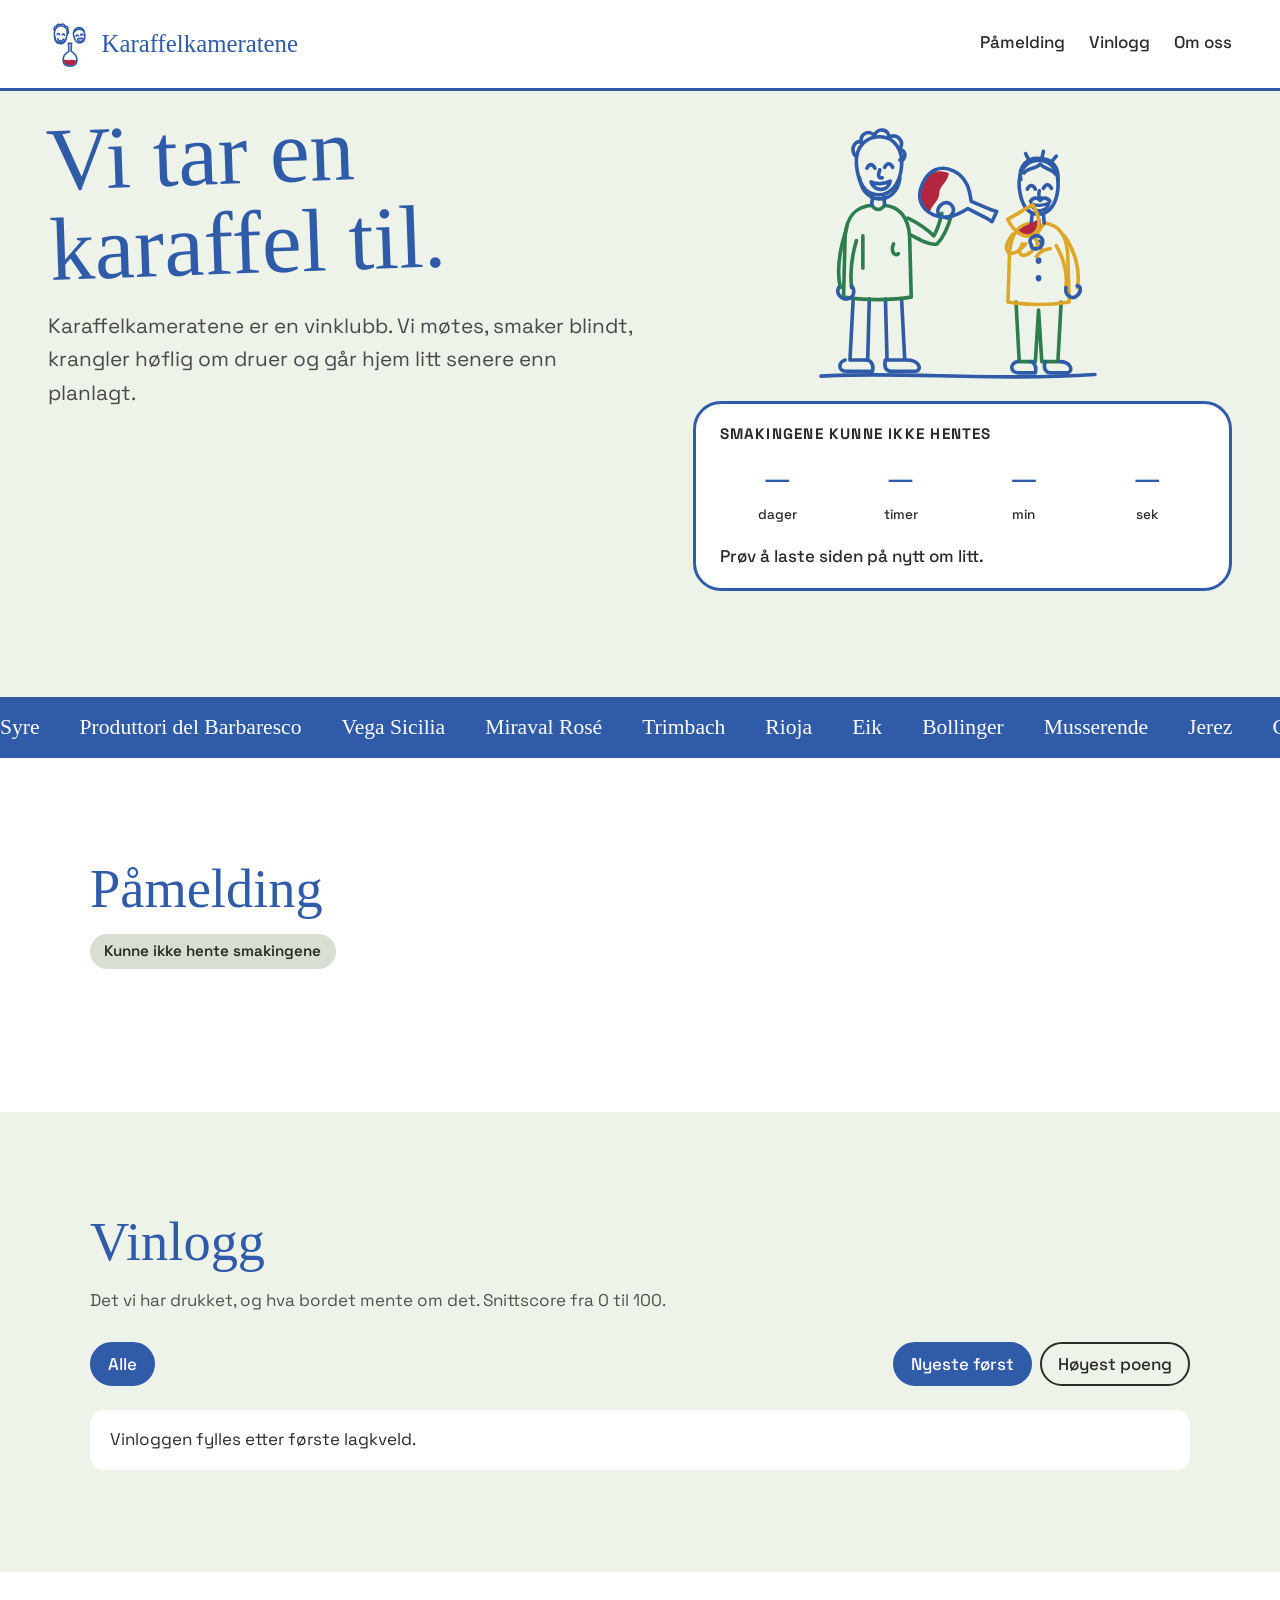
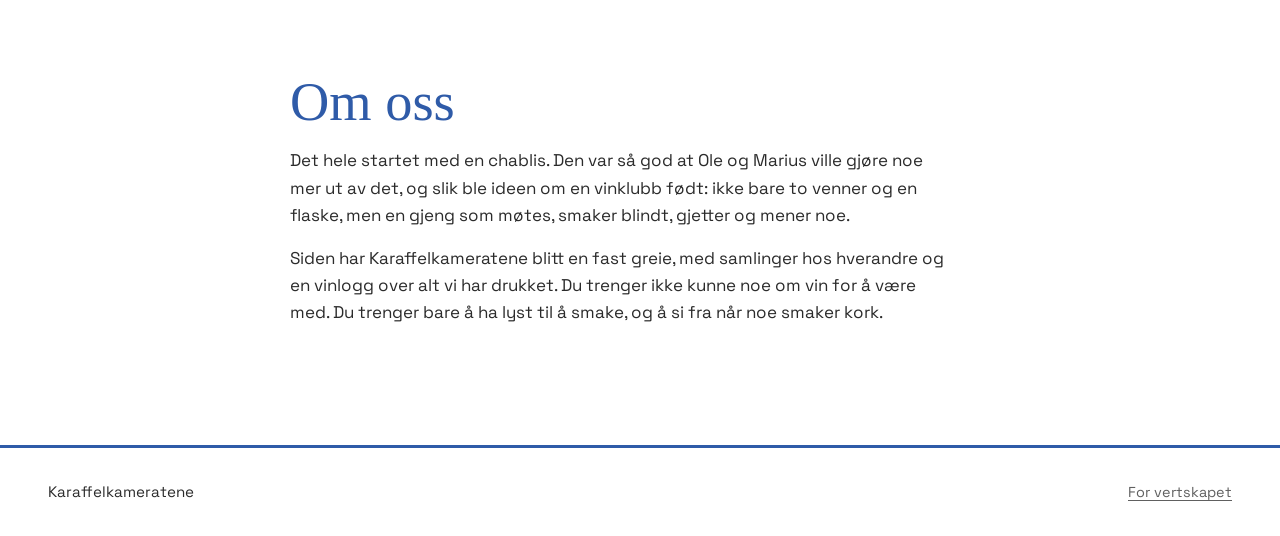
==== commit 24b2e321: "Byggeklosser iterasjon 2: lagstørrelse 1–6, vertens viner, poeng per felt; score og kåring alltid me" ====
--- a/index.html
+++ b/index.html
@@ -29,8 +29,8 @@
       if (t === "kamerater") document.documentElement.setAttribute("data-tema", t);
     })();
   </script>
-  <link rel="stylesheet" href="style.css?v=20261024p">
-  <link rel="stylesheet" href="tema.css?v=20261024p">
+  <link rel="stylesheet" href="style.css?v=20261024q">
+  <link rel="stylesheet" href="tema.css?v=20261024q">
 </head>
 <body>
   <a class="skip" href="#pamelding">Hopp til påmelding</a>
@@ -242,7 +242,7 @@
     <a class="bunn-vert" href="vert/">For vertskapet</a>
   </footer>
 
-  <script src="kveld/oppsett.js?v=20261024p"></script>
-  <script src="script.js?v=20261024p"></script>
+  <script src="kveld/oppsett.js?v=20261024q"></script>
+  <script src="script.js?v=20261024q"></script>
 </body>
 </html>
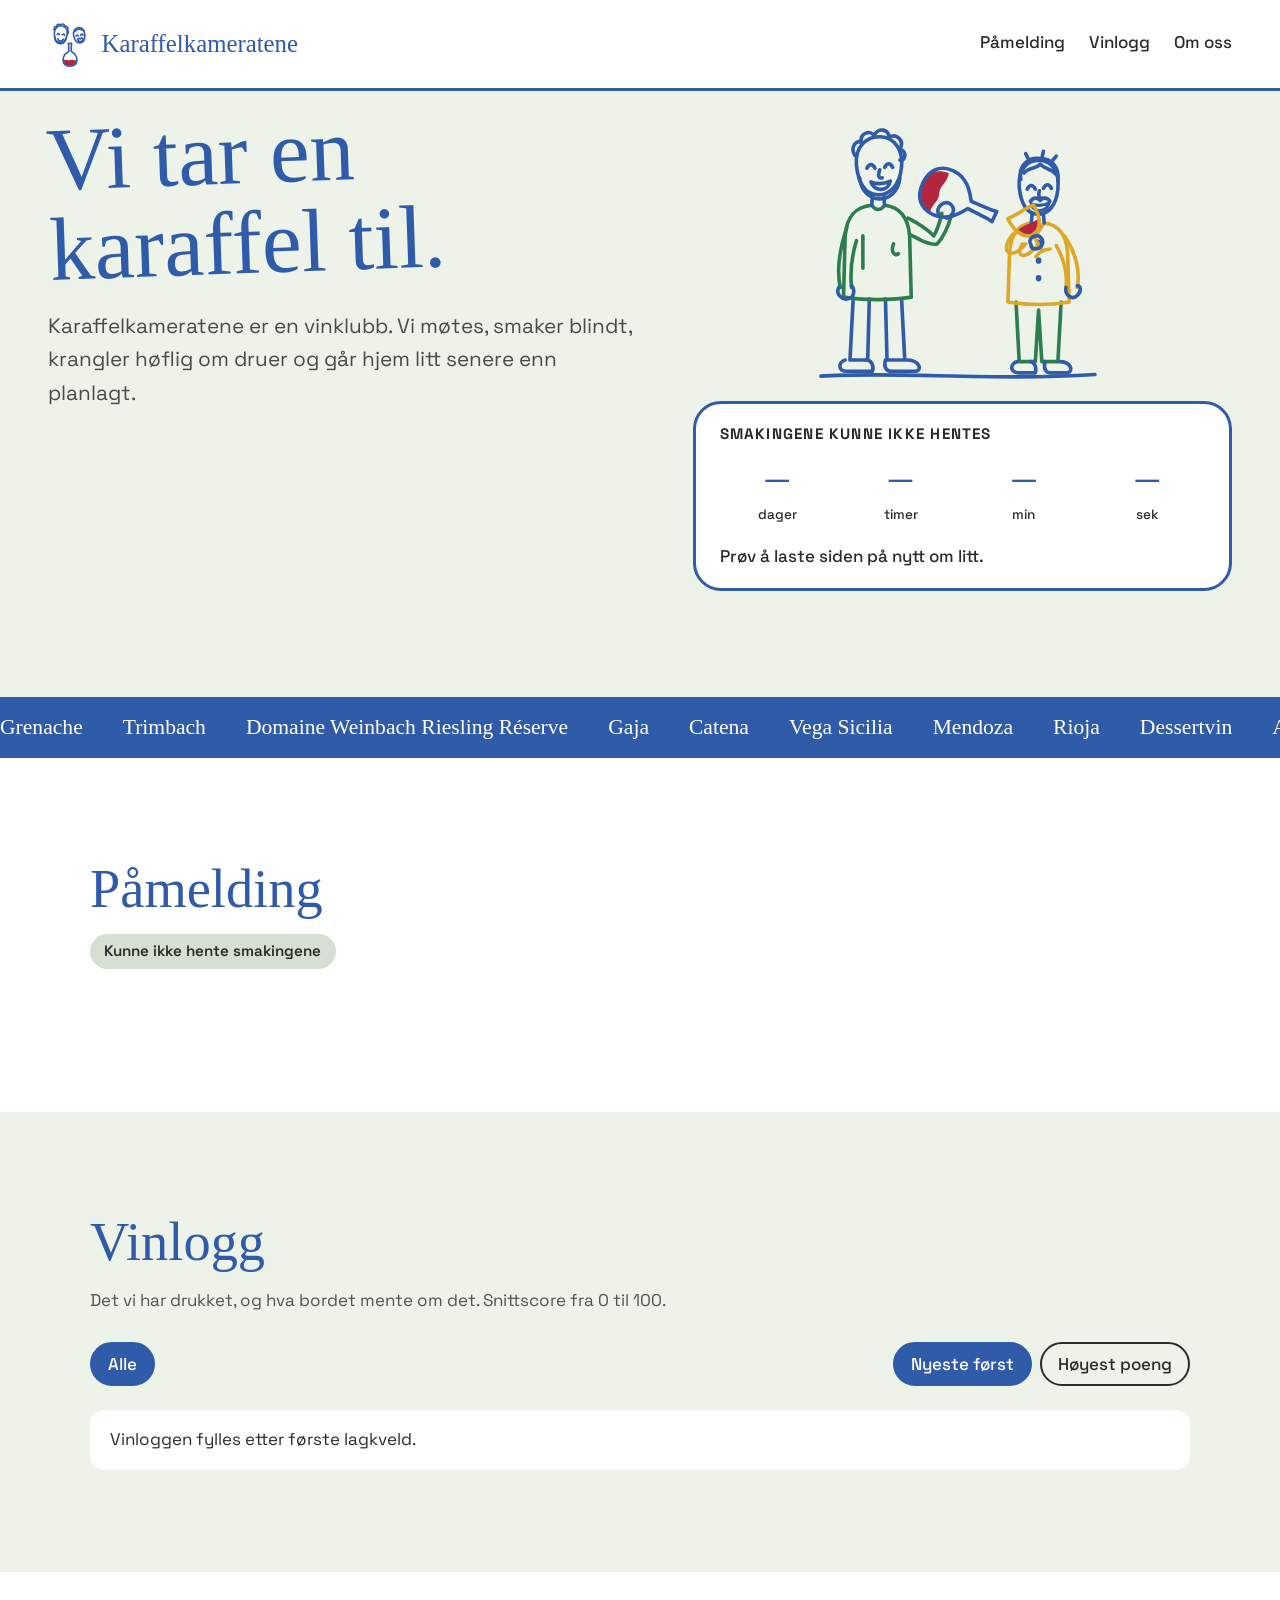
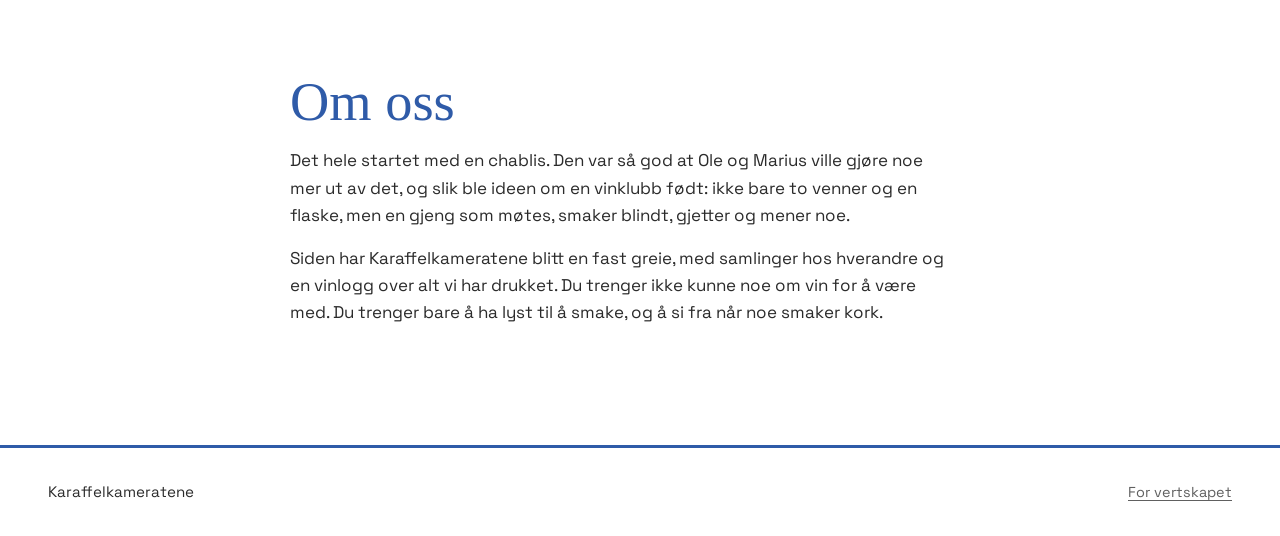
==== commit 9ca1fb3e: "Tydelig vei inn til kvelden: «Fortsett som …» på forsiden, banner til smakingen, og sjekkliste mens " ====
--- a/index.html
+++ b/index.html
@@ -29,8 +29,8 @@
       if (t === "kamerater") document.documentElement.setAttribute("data-tema", t);
     })();
   </script>
-  <link rel="stylesheet" href="style.css?v=20261024q">
-  <link rel="stylesheet" href="tema.css?v=20261024q">
+  <link rel="stylesheet" href="style.css?v=20261024r">
+  <link rel="stylesheet" href="tema.css?v=20261024r">
 </head>
 <body>
   <a class="skip" href="#pamelding">Hopp til påmelding</a>
@@ -144,6 +144,7 @@
           <div><b id="nt-s">–</b><span>sek</span></div>
         </div>
         <p class="nt-info" id="nt-info"></p>
+        <a class="knapp nt-knapp" id="nt-smaking" href="smaking/" hidden>Bli med i smakingen</a>
       </div>
     </section>
 
@@ -242,7 +243,7 @@
     <a class="bunn-vert" href="vert/">For vertskapet</a>
   </footer>
 
-  <script src="kveld/oppsett.js?v=20261024q"></script>
-  <script src="script.js?v=20261024q"></script>
+  <script src="kveld/oppsett.js?v=20261024r"></script>
+  <script src="script.js?v=20261024r"></script>
 </body>
 </html>
--- a/style.css
+++ b/style.css
@@ -303,3 +303,7 @@
 .person-valg { display: flex; align-items: center; gap: .5rem; font-weight: 600; }
 .person-valg[hidden] { display: none; }
 .person-valg select { font: inherit; padding: .35rem .6rem; border: 2px solid var(--ink); border-radius: 999px; background: transparent; color: inherit; }
+
+/* Knappen til kveldens smaking i «Neste smaking»-kortet */
+.nt-knapp { margin-top: .75rem; }
+.nt-knapp[hidden] { display: none; }
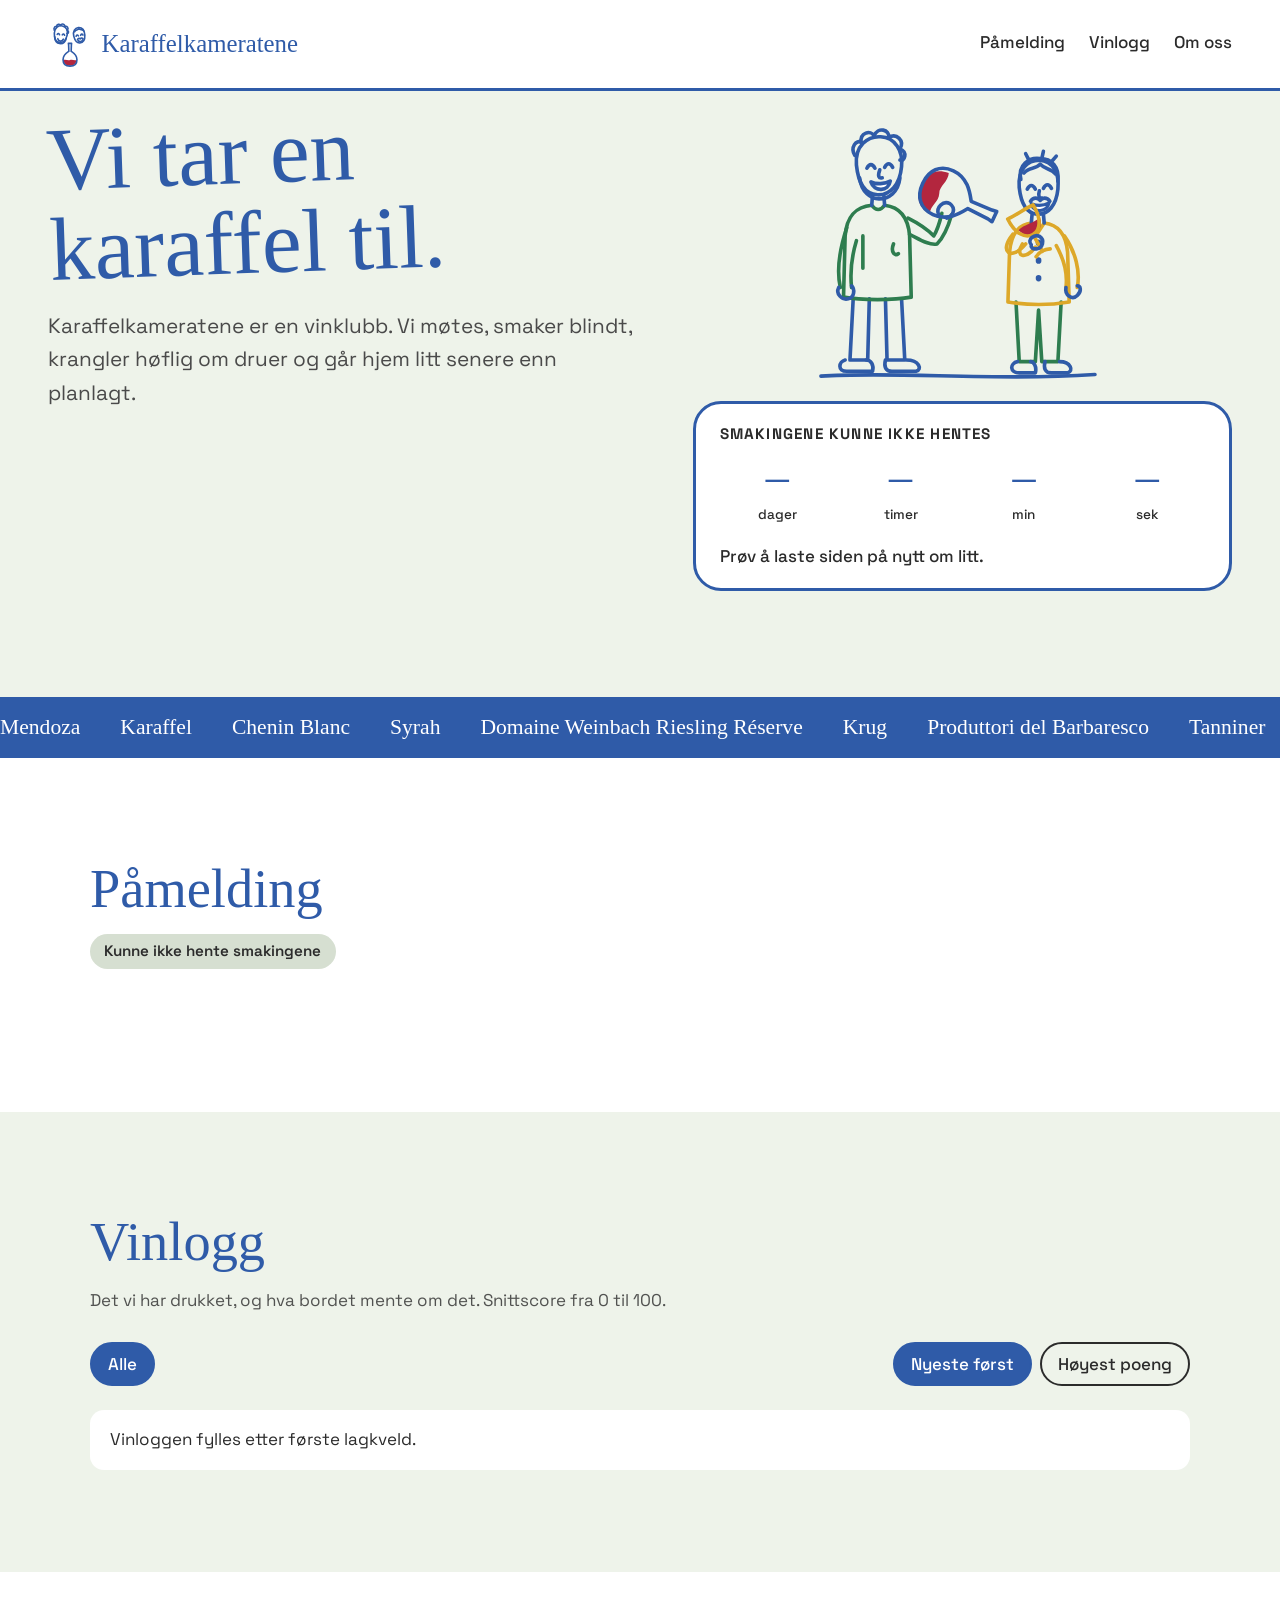
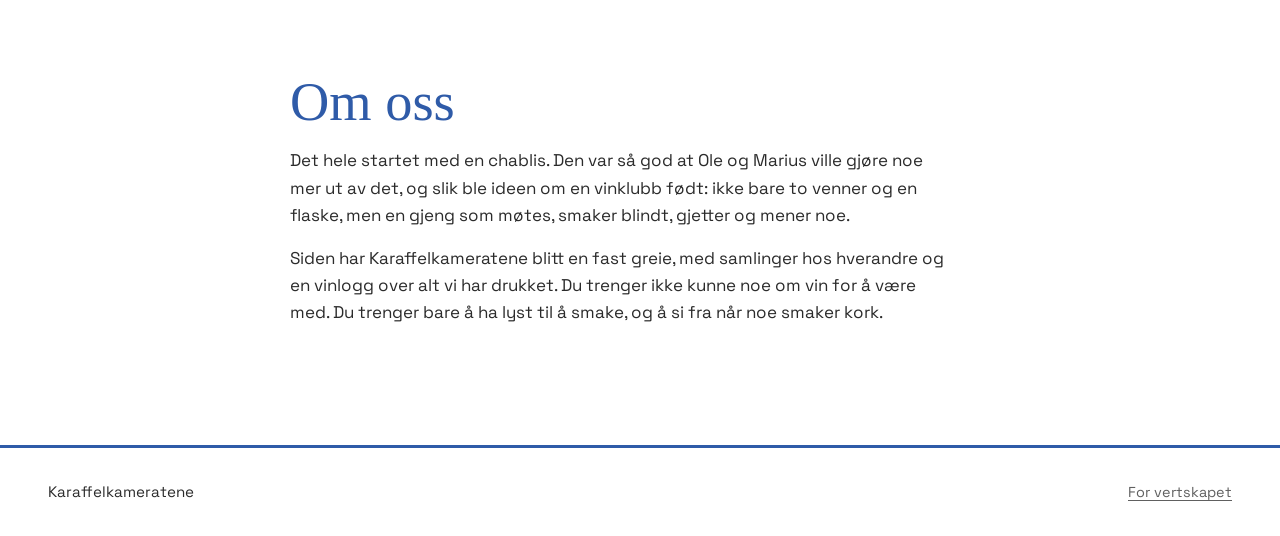
==== commit 4fc74d99: "Vertssiden bruker de samme nedtrekkslistene som gjestene (felles kveld/vinfelt.js) Co-Authored-By: C" ====
--- a/index.html
+++ b/index.html
@@ -29,8 +29,8 @@
       if (t === "kamerater") document.documentElement.setAttribute("data-tema", t);
     })();
   </script>
-  <link rel="stylesheet" href="style.css?v=20261024r">
-  <link rel="stylesheet" href="tema.css?v=20261024r">
+  <link rel="stylesheet" href="style.css?v=20261024s">
+  <link rel="stylesheet" href="tema.css?v=20261024s">
 </head>
 <body>
   <a class="skip" href="#pamelding">Hopp til påmelding</a>
@@ -243,7 +243,7 @@
     <a class="bunn-vert" href="vert/">For vertskapet</a>
   </footer>
 
-  <script src="kveld/oppsett.js?v=20261024r"></script>
-  <script src="script.js?v=20261024r"></script>
+  <script src="kveld/oppsett.js?v=20261024s"></script>
+  <script src="script.js?v=20261024s"></script>
 </body>
 </html>
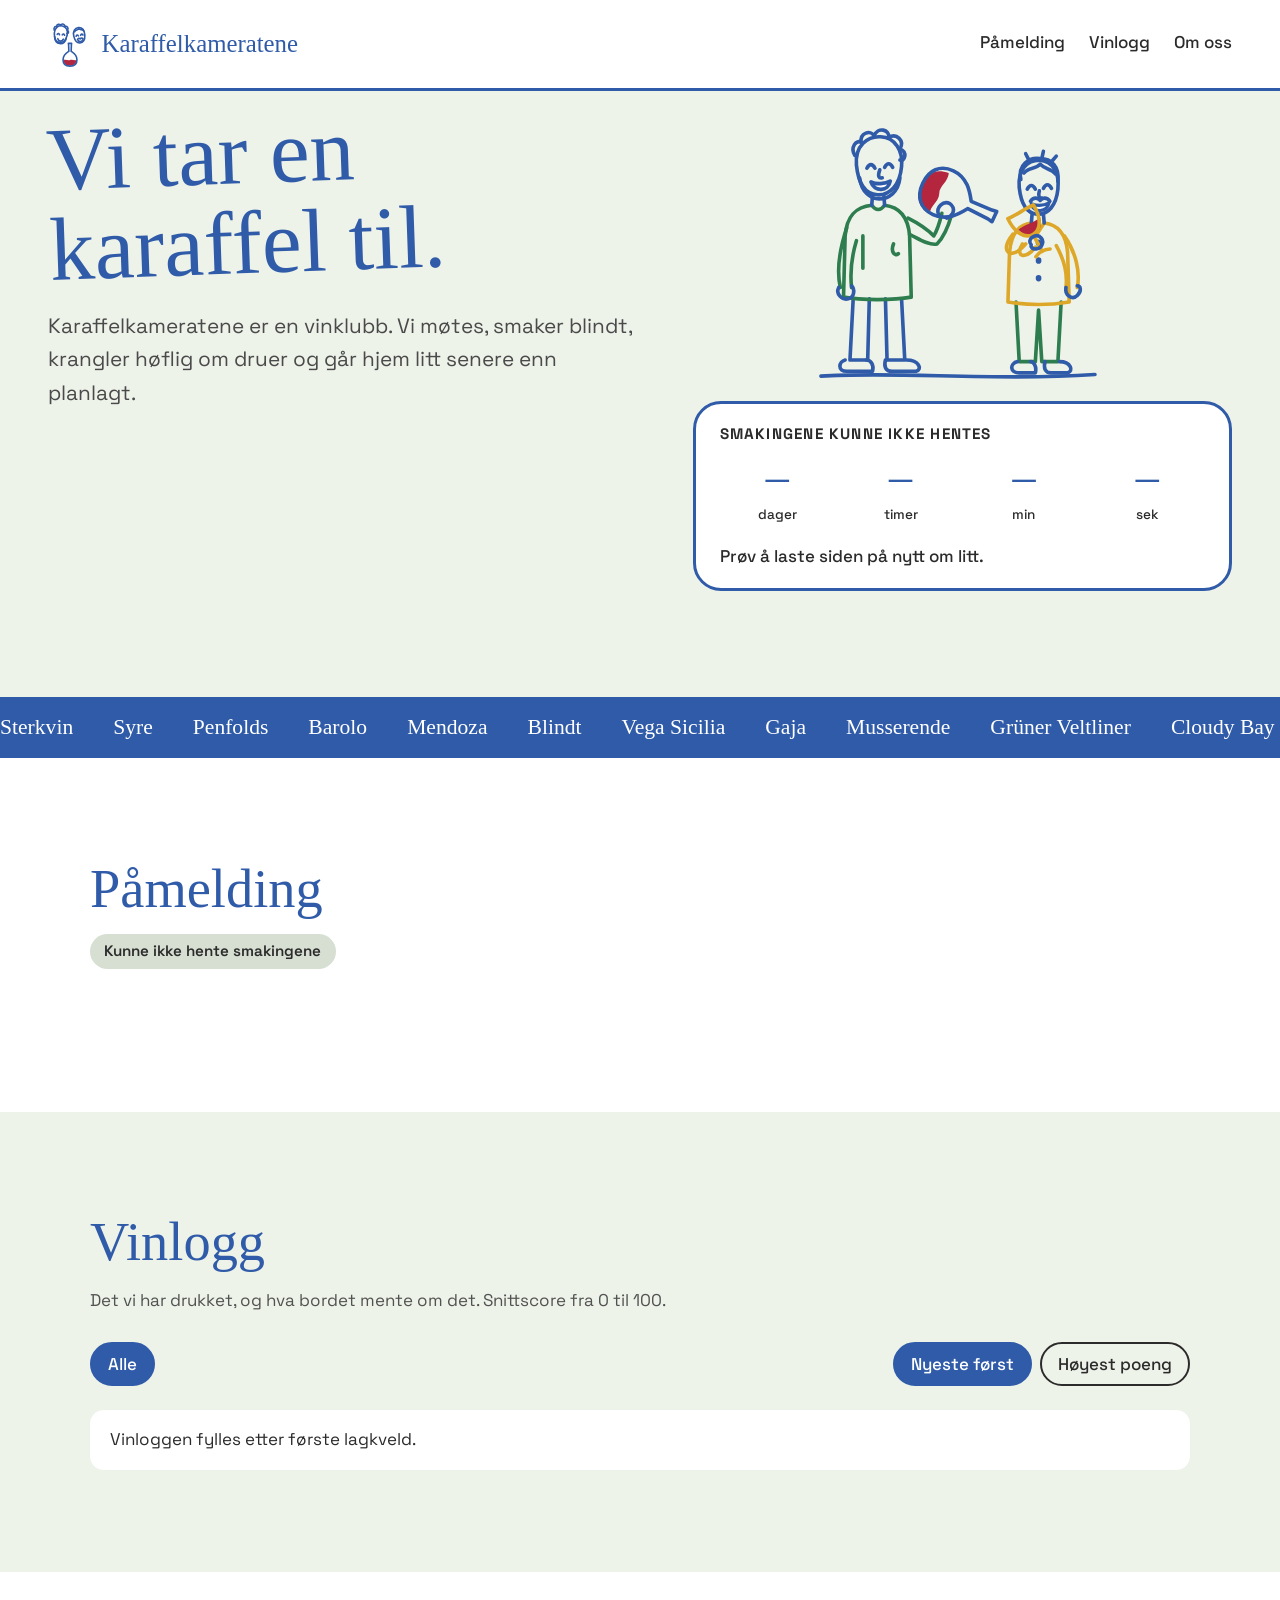
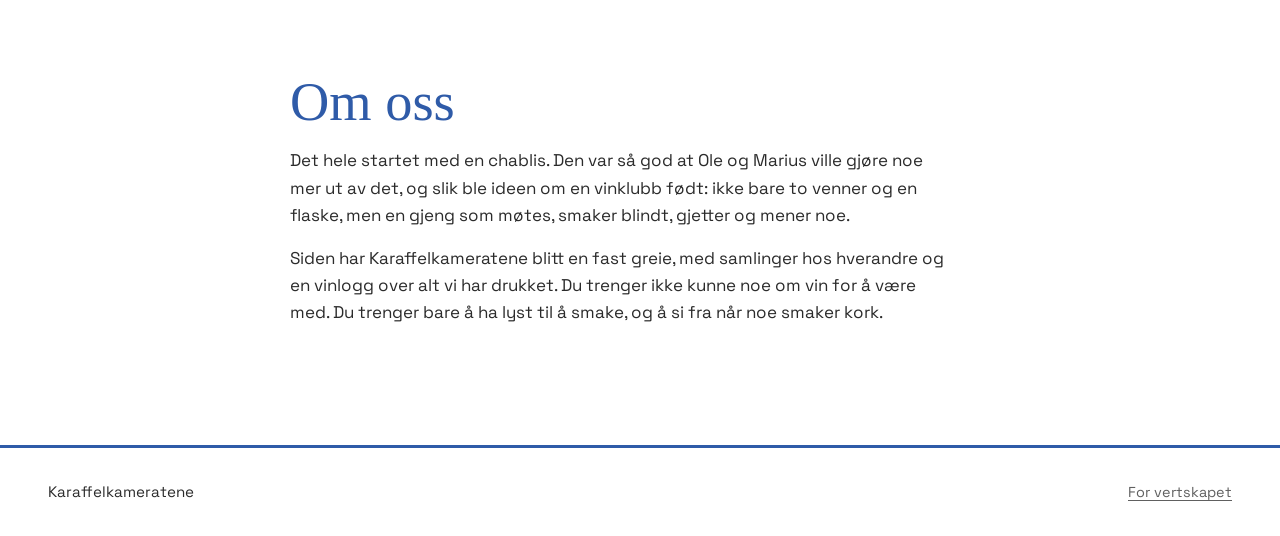
==== commit 919e6b6d: "Felles flyt: påmelding til kvelden starter, så «Gjør deg klar» og «Hvem er du?» med navnene fra påme" ====
--- a/index.html
+++ b/index.html
@@ -29,8 +29,8 @@
       if (t === "kamerater") document.documentElement.setAttribute("data-tema", t);
     })();
   </script>
-  <link rel="stylesheet" href="style.css?v=20261024s">
-  <link rel="stylesheet" href="tema.css?v=20261024s">
+  <link rel="stylesheet" href="style.css?v=20261024t">
+  <link rel="stylesheet" href="tema.css?v=20261024t">
 </head>
 <body>
   <a class="skip" href="#pamelding">Hopp til påmelding</a>
@@ -144,7 +144,7 @@
           <div><b id="nt-s">–</b><span>sek</span></div>
         </div>
         <p class="nt-info" id="nt-info"></p>
-        <a class="knapp nt-knapp" id="nt-smaking" href="smaking/" hidden>Bli med i smakingen</a>
+        <a class="knapp nt-knapp" id="nt-smaking" href="smaking/" hidden>Gjør deg klar</a>
       </div>
     </section>
 
@@ -158,7 +158,7 @@
           <h2>Påmelding</h2>
           <div class="pm-rad">
             <p id="pm-status-badge" class="badge" data-status="">Laster…</p>
-            <a class="knapp" id="lagkveld-knapp" href="smaking/" hidden>Registrer lag og vin</a>
+            <a class="knapp" id="lagkveld-knapp" href="smaking/" hidden>Gjør deg klar</a>
           </div>
           <dl class="detaljer" id="detaljer"></dl>
 
@@ -243,7 +243,7 @@
     <a class="bunn-vert" href="vert/">For vertskapet</a>
   </footer>
 
-  <script src="kveld/oppsett.js?v=20261024s"></script>
-  <script src="script.js?v=20261024s"></script>
+  <script src="kveld/oppsett.js?v=20261024t"></script>
+  <script src="script.js?v=20261024t"></script>
 </body>
 </html>
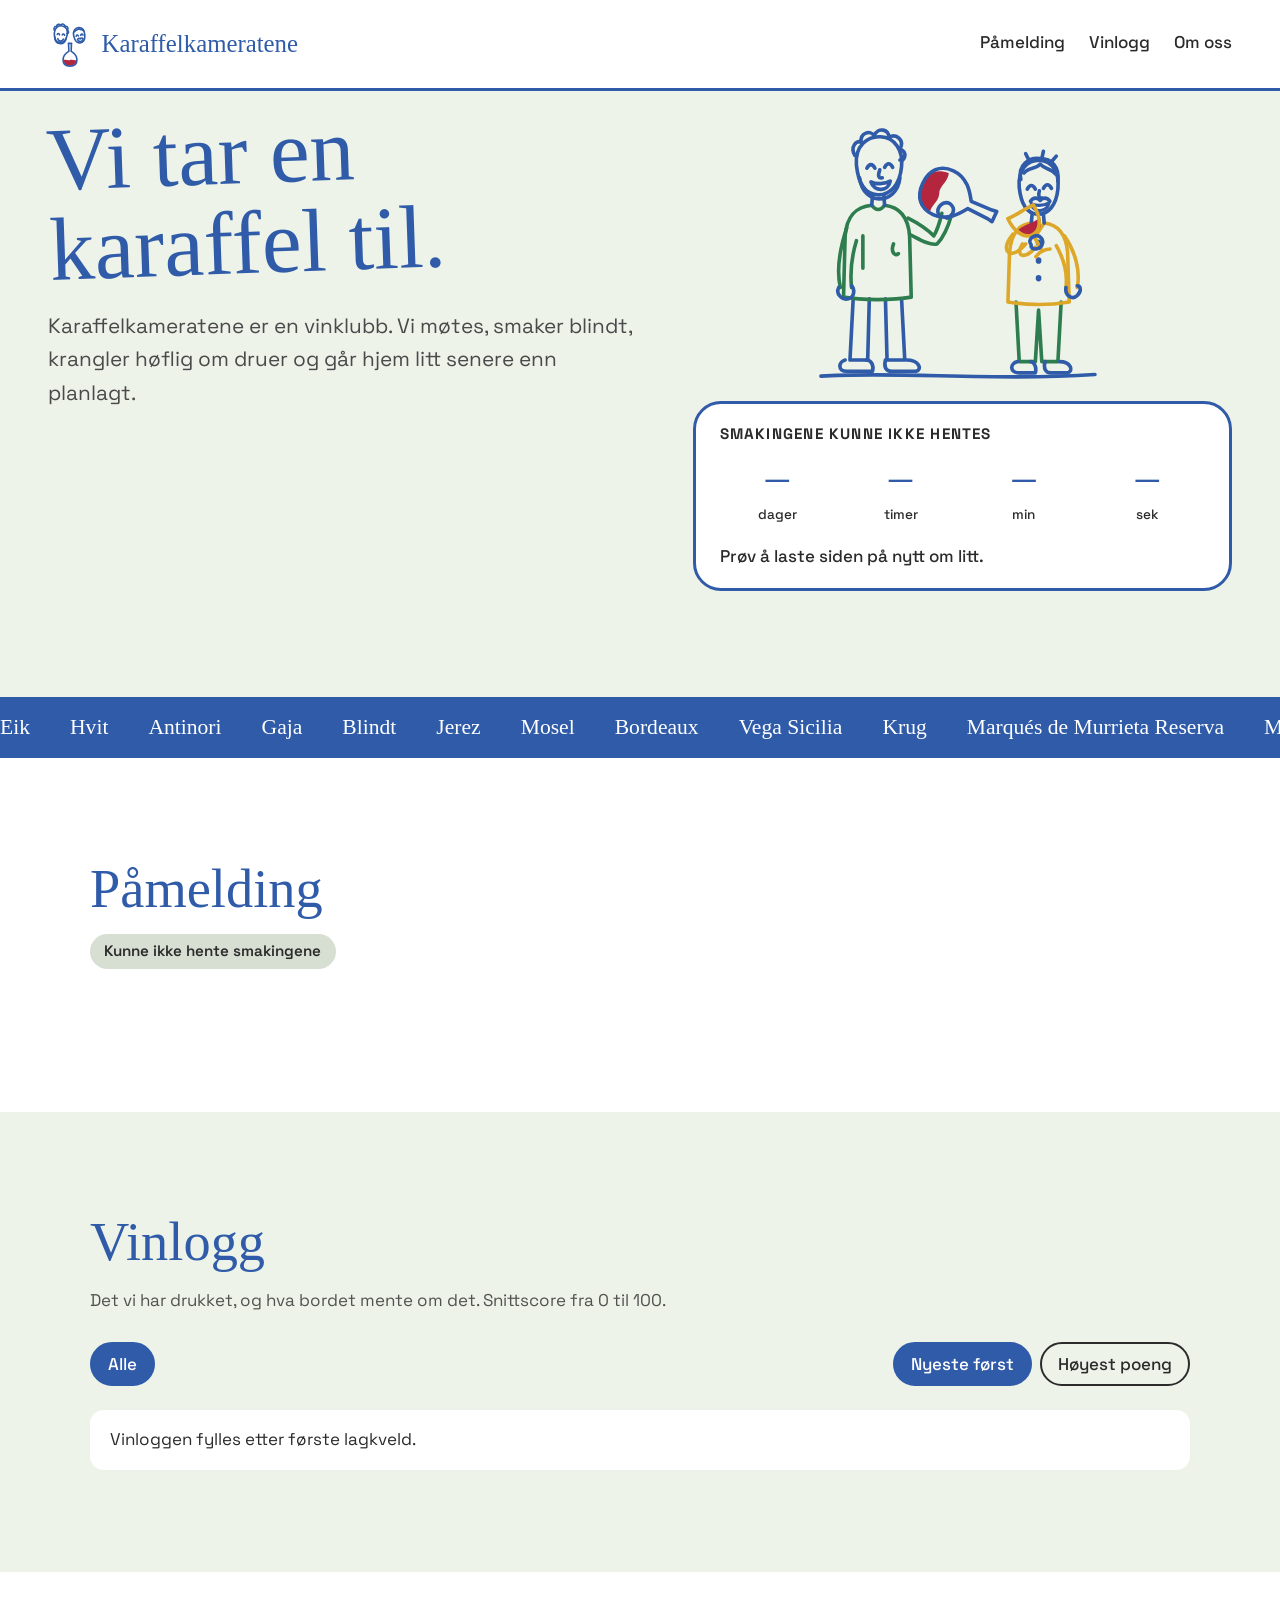
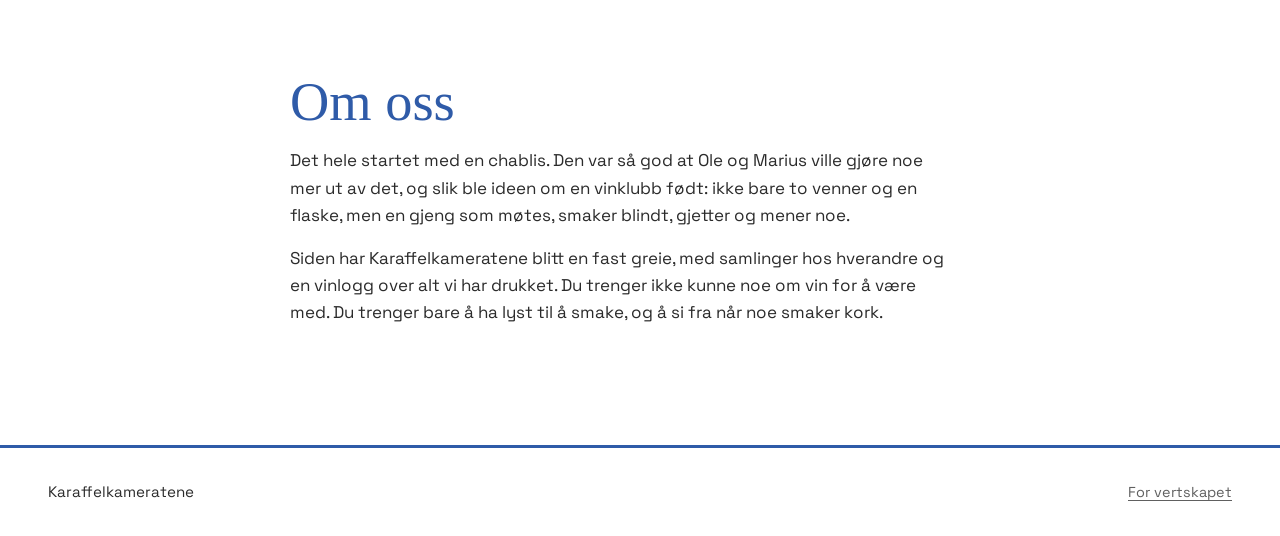
==== commit 60c0d54c: "Påmeldingen står aldri som stengt: åpen til kvelden starter, så «Gjør deg klar» Co-Authored-By: Clau" ====
--- a/index.html
+++ b/index.html
@@ -29,8 +29,8 @@
       if (t === "kamerater") document.documentElement.setAttribute("data-tema", t);
     })();
   </script>
-  <link rel="stylesheet" href="style.css?v=20261024t">
-  <link rel="stylesheet" href="tema.css?v=20261024t">
+  <link rel="stylesheet" href="style.css?v=20261024u">
+  <link rel="stylesheet" href="tema.css?v=20261024u">
 </head>
 <body>
   <a class="skip" href="#pamelding">Hopp til påmelding</a>
@@ -243,7 +243,7 @@
     <a class="bunn-vert" href="vert/">For vertskapet</a>
   </footer>
 
-  <script src="kveld/oppsett.js?v=20261024t"></script>
-  <script src="script.js?v=20261024t"></script>
+  <script src="kveld/oppsett.js?v=20261024u"></script>
+  <script src="script.js?v=20261024u"></script>
 </body>
 </html>
--- a/tema.css
+++ b/tema.css
@@ -196,3 +196,4 @@
 
 html[data-tema="kamerater"] .logg li.samling-hode { background: transparent; }
 html[data-tema="kamerater"] .logg li.samling-hode .navn { font-family: var(--tittel); font-weight: 400; font-size: 1.6rem; color: var(--k-blaa); }
+html[data-tema="kamerater"] .badge[data-status="klar"] { background: var(--k-gul); color: var(--k-tekst); }
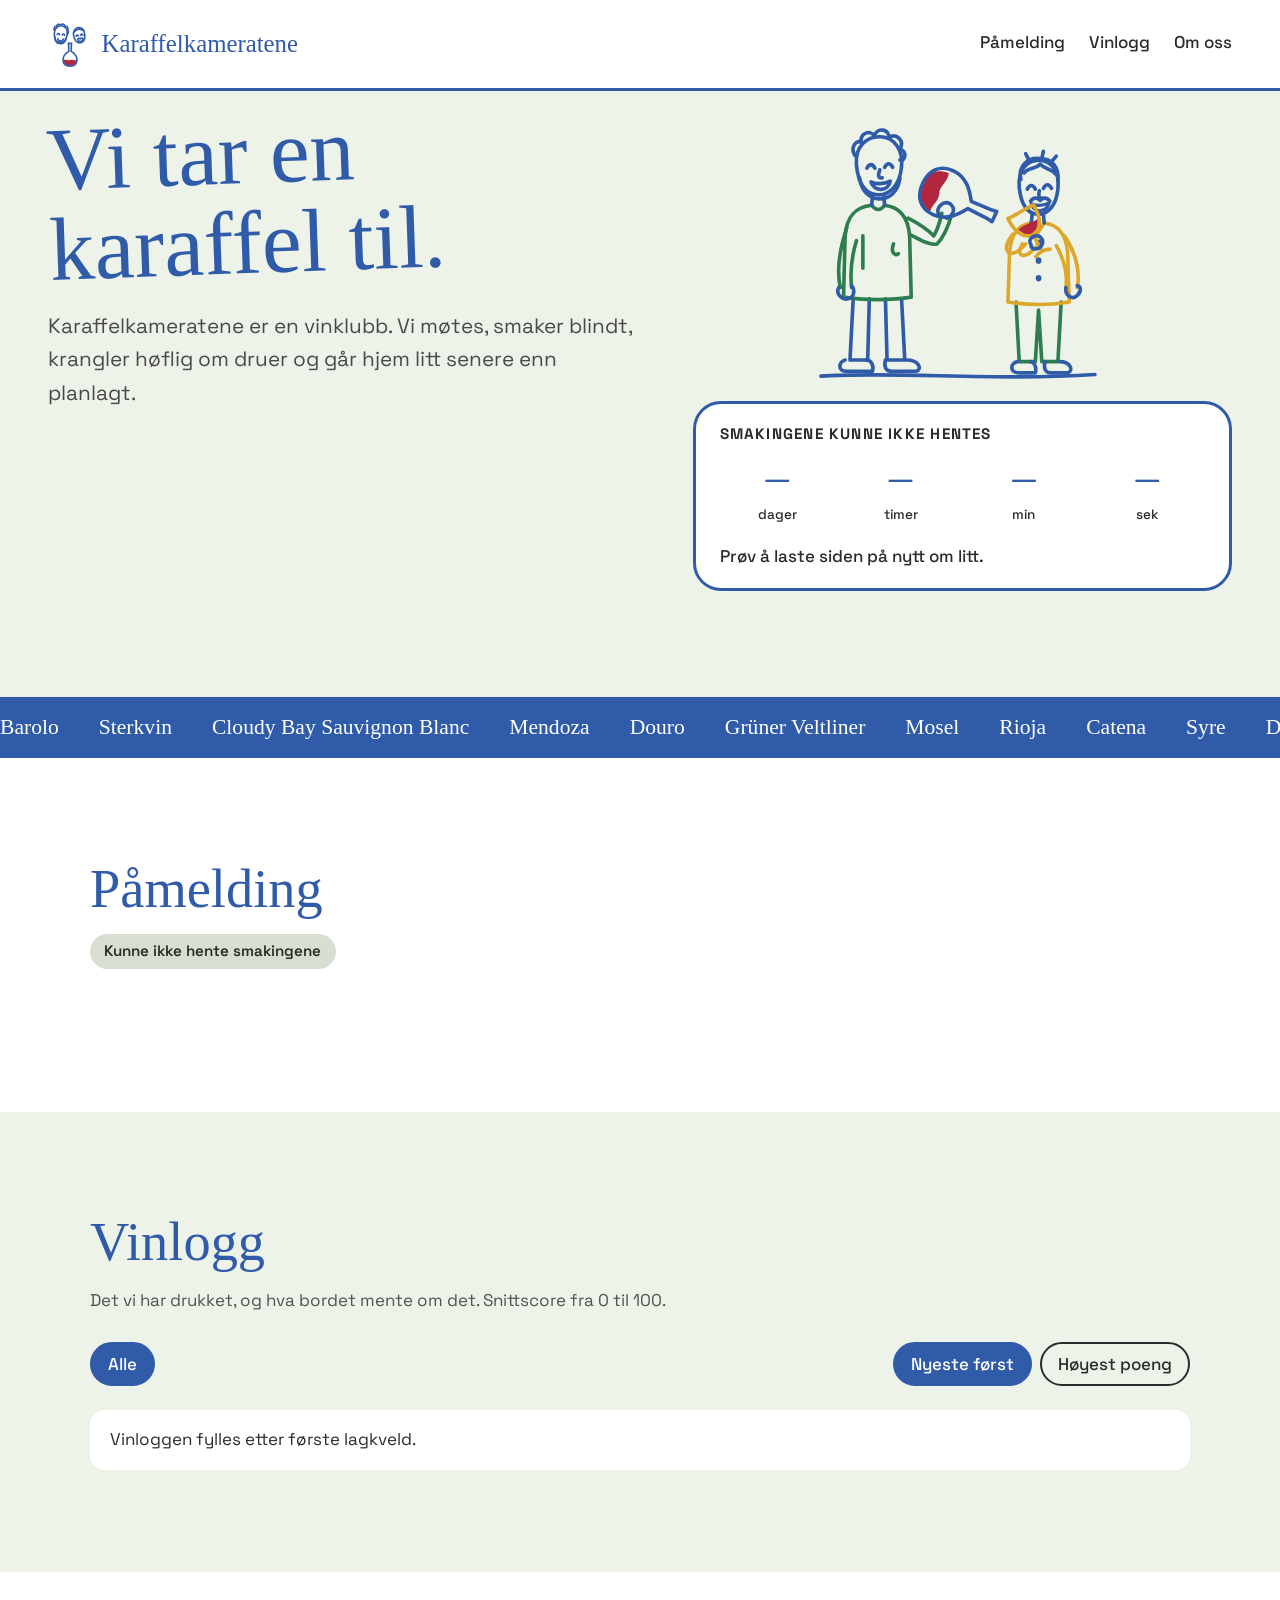
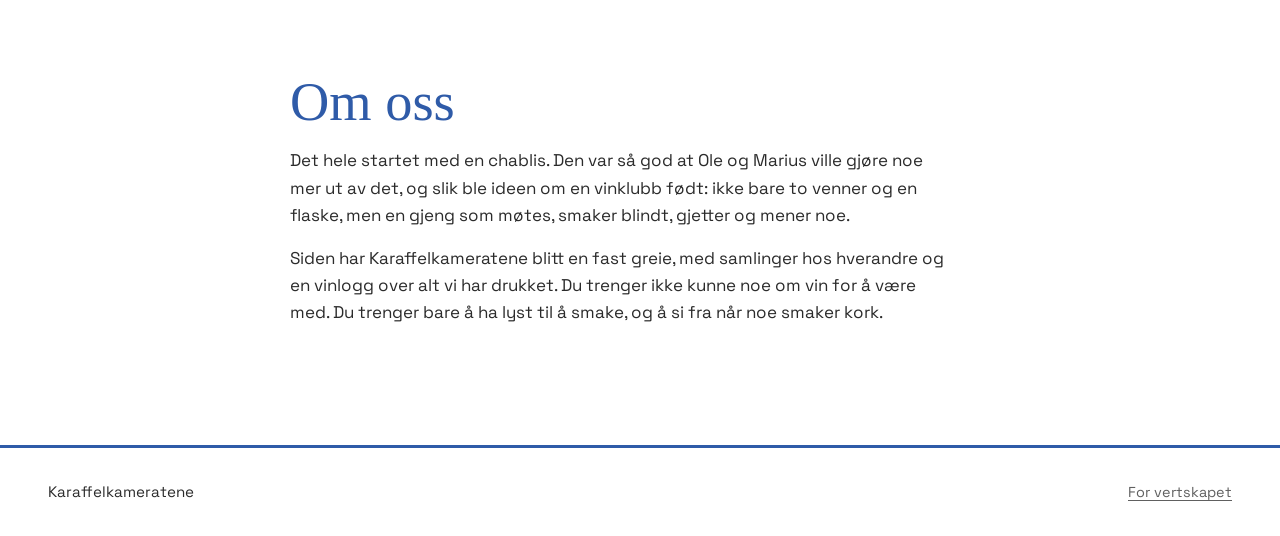
==== commit 5573d789: "Forsiden: kvelden regnes som avsluttet bare når den er kåret eller avsluttet, ikke når verten har la" ====
--- a/index.html
+++ b/index.html
@@ -29,8 +29,8 @@
       if (t === "kamerater") document.documentElement.setAttribute("data-tema", t);
     })();
   </script>
-  <link rel="stylesheet" href="style.css?v=20261024u">
-  <link rel="stylesheet" href="tema.css?v=20261024u">
+  <link rel="stylesheet" href="style.css?v=20261024v">
+  <link rel="stylesheet" href="tema.css?v=20261024v">
 </head>
 <body>
   <a class="skip" href="#pamelding">Hopp til påmelding</a>
@@ -243,7 +243,7 @@
     <a class="bunn-vert" href="vert/">For vertskapet</a>
   </footer>
 
-  <script src="kveld/oppsett.js?v=20261024u"></script>
-  <script src="script.js?v=20261024u"></script>
+  <script src="kveld/oppsett.js?v=20261024v"></script>
+  <script src="script.js?v=20261024v"></script>
 </body>
 </html>
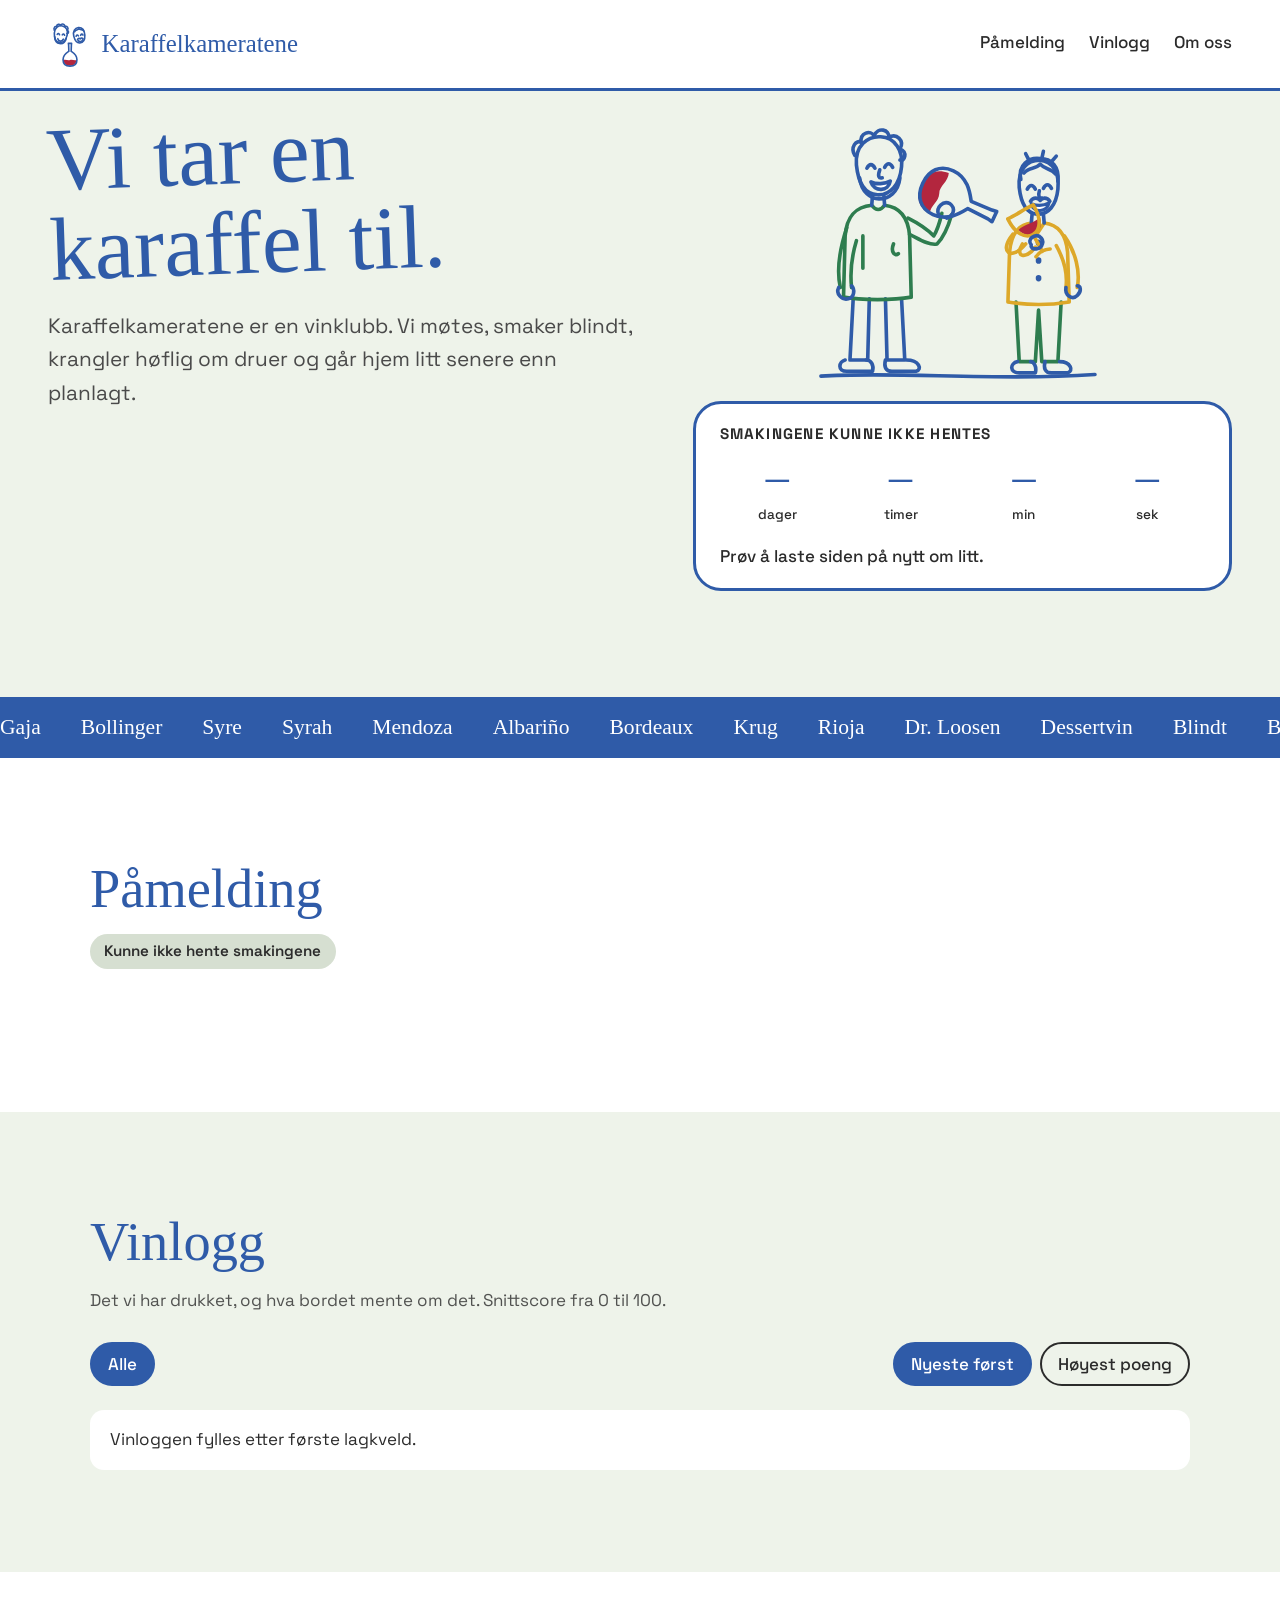
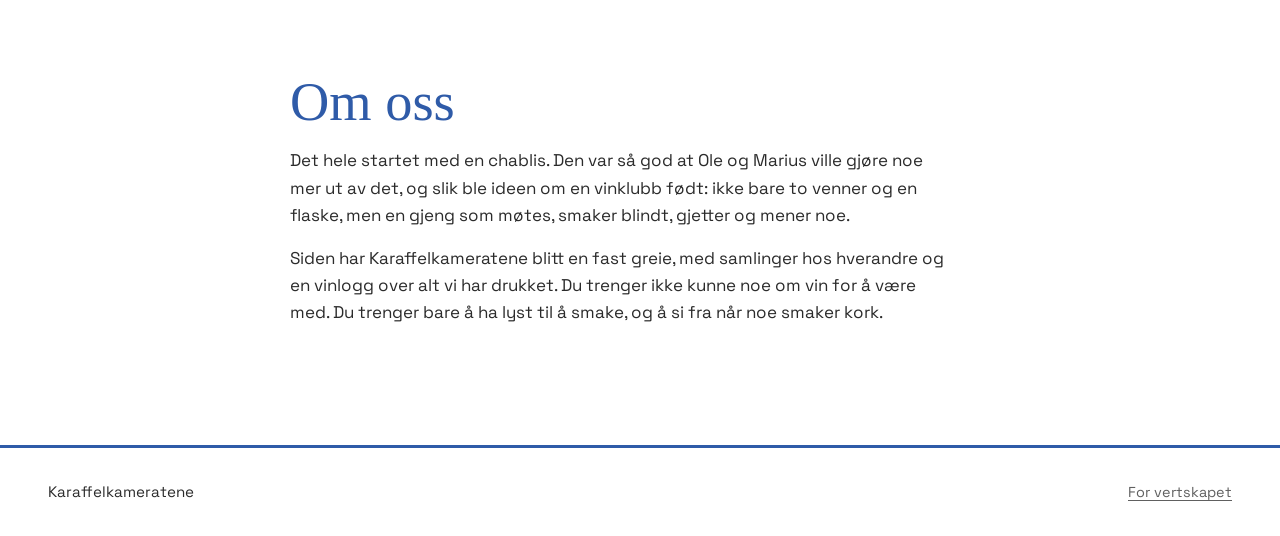
==== commit 399bb3ca: "Forsiden: én «Gjør deg klar»-knapp i kortet, og en åpen kveld står som pågående til den er kåret ell" ====
--- a/index.html
+++ b/index.html
@@ -29,8 +29,8 @@
       if (t === "kamerater") document.documentElement.setAttribute("data-tema", t);
     })();
   </script>
-  <link rel="stylesheet" href="style.css?v=20261024v">
-  <link rel="stylesheet" href="tema.css?v=20261024v">
+  <link rel="stylesheet" href="style.css?v=20261025a">
+  <link rel="stylesheet" href="tema.css?v=20261025a">
 </head>
 <body>
   <a class="skip" href="#pamelding">Hopp til påmelding</a>
@@ -158,7 +158,6 @@
           <h2>Påmelding</h2>
           <div class="pm-rad">
             <p id="pm-status-badge" class="badge" data-status="">Laster…</p>
-            <a class="knapp" id="lagkveld-knapp" href="smaking/" hidden>Gjør deg klar</a>
           </div>
           <dl class="detaljer" id="detaljer"></dl>
 
@@ -243,7 +242,7 @@
     <a class="bunn-vert" href="vert/">For vertskapet</a>
   </footer>
 
-  <script src="kveld/oppsett.js?v=20261024v"></script>
-  <script src="script.js?v=20261024v"></script>
+  <script src="kveld/oppsett.js?v=20261025a"></script>
+  <script src="script.js?v=20261025a"></script>
 </body>
 </html>
